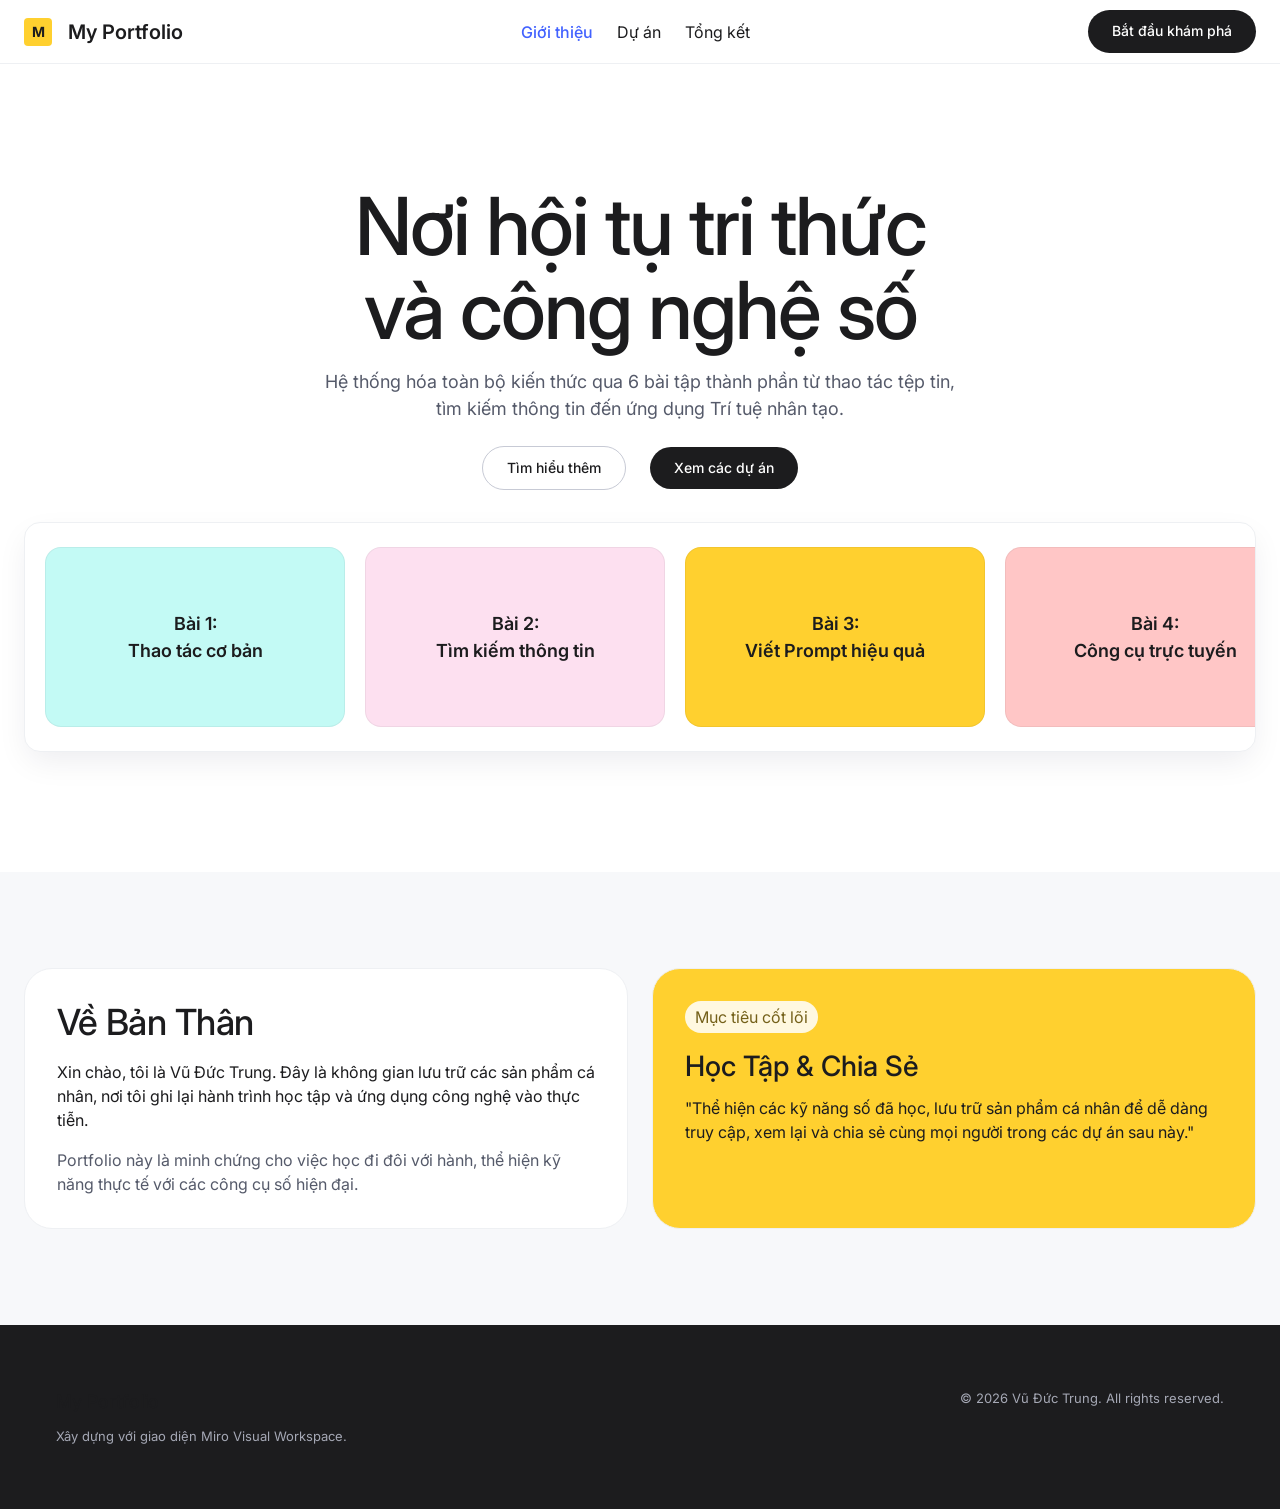
==== index.html @ fd620e88 "Update full website" ====
<!DOCTYPE html>
<html lang="vi">
<head>
    <meta charset="UTF-8">
    <meta name="viewport" content="width=device-width, initial-scale=1.0">
    <title>Digital Portfolio | Giới thiệu</title>
    <link rel="stylesheet" href="css/design-system.css">
    <link rel="stylesheet" href="css/style.css">
</head>
<body>
    <nav class="top-nav">
        <div class="container">
            <div class="nav-brand-container">
                <div class="nav-brand-icon">M</div>
                <div class="nav-brand">My Portfolio</div>
            </div>
            <div class="nav-links">
                <a href="index.html" class="active">Giới thiệu</a>
                <a href="projects.html">Dự án</a>
                <a href="summary.html">Tổng kết</a>
            </div>
            <div>
                <a href="projects.html" class="button-primary">Bắt đầu khám phá</a>
            </div>
        </div>
    </nav>

    <main>
        <!-- Hero Section -->
        <section class="hero-band">
            <div class="container">
                <h1 class="hero-display mb-md">Nơi hội tụ tri thức<br>và công nghệ số</h1>
                <p class="subtitle mb-xl">Hệ thống hóa toàn bộ kiến thức qua 6 bài tập thành phần từ thao tác tệp tin,<br>tìm kiếm thông tin đến ứng dụng Trí tuệ nhân tạo.</p>
                <div class="mb-xxl">
                    <a href="#about" class="button-secondary">Tìm hiểu thêm</a>
                    <span style="display:inline-block; width:16px;"></span>
                    <a href="projects.html" class="button-primary">Xem các dự án</a>
                </div>
                
                <a href="projects.html" class="mockup-link">
                    <div class="auto-slider-container">
                        <div class="auto-slider-track">
                            <!-- Bộ thẻ 1 -->
                            <div class="slide-item card-feature-teal">Bài 1:<br>Thao tác cơ bản</div>
                            <div class="slide-item card-feature-rose">Bài 2:<br>Tìm kiếm thông tin</div>
                            <div class="slide-item card-feature-yellow">Bài 3:<br>Viết Prompt hiệu quả</div>
                            <div class="slide-item card-feature-coral">Bài 4:<br>Công cụ trực tuyến</div>
                            <div class="slide-item card-feature-indigo">Bài 5:<br>AI sáng tạo</div>
                            <div class="slide-item card-feature-peach">Bài 6:<br>AI có trách nhiệm</div>
                            
                            <!-- Bộ thẻ 2 (Lặp lại để tạo hiệu ứng vô tận) -->
                            <div class="slide-item card-feature-teal">Bài 1:<br>Thao tác cơ bản</div>
                            <div class="slide-item card-feature-rose">Bài 2:<br>Tìm kiếm thông tin</div>
                            <div class="slide-item card-feature-yellow">Bài 3:<br>Viết Prompt hiệu quả</div>
                            <div class="slide-item card-feature-coral">Bài 4:<br>Công cụ trực tuyến</div>
                            <div class="slide-item card-feature-indigo">Bài 5:<br>AI sáng tạo</div>
                            <div class="slide-item card-feature-peach">Bài 6:<br>AI có trách nhiệm</div>
                        </div>
                    </div>
                </a>
            </div>
        </section>

        <!-- About Section -->
        <section id="about" class="section-lg" style="background-color: var(--color-surface);">
            <div class="container">
                <div class="grid-2">
                    <div class="card-feature">
                        <h2 class="heading-2 mb-md">Về Bản Thân</h2>
                        <p class="body-md mb-md">Xin chào, tôi là Vũ Đức Trung. Đây là không gian lưu trữ các sản phẩm cá nhân, nơi tôi ghi lại hành trình học tập và ứng dụng công nghệ vào thực tiễn.</p>
                        <p class="body-md text-slate">Portfolio này là minh chứng cho việc học đi đôi với hành, thể hiện kỹ năng thực tế với các công cụ số hiện đại.</p>
                    </div>
                    
                    <div class="card-feature card-feature-yellow">
                        <div class="badge-tag-yellow mb-md">Mục tiêu cốt lõi</div>
                        <h3 class="heading-3 mb-sm">Học Tập & Chia Sẻ</h3>
                        <p class="body-md">"Thể hiện các kỹ năng số đã học, lưu trữ sản phẩm cá nhân để dễ dàng truy cập, xem lại và chia sẻ cùng mọi người trong các dự án sau này."</p>
                    </div>
                </div>
            </div>
        </section>
    </main>

    <footer class="footer-region">
        <div class="container">
            <div class="grid-2">
                <div>
                    <h4 class="heading-5 mb-sm">My Portfolio</h4>
                    <p class="caption">Xây dựng với giao diện Miro Visual Workspace.</p>
                </div>
                <div style="text-align:right;">
                    <p class="caption">&copy; 2026 Vũ Đức Trung. All rights reserved.</p>
                </div>
            </div>
        </div>
    </footer>

    <script src="js/main.js"></script>
</body>
</html>
---- css/design-system.css ----
:root {
  /* Colors - Brand & Accent */
  --color-primary: #1c1c1e;
  --color-on-primary: #ffffff;
  --color-brand-yellow: #ffd02f;
  --color-brand-yellow-deep: #fcb900;
  --color-yellow-light: #fff4c4;
  --color-yellow-dark: #746019;
  --color-brand-blue: #4262ff;
  --color-blue-450: #5b76fe;
  --color-blue-pressed: #2a41b6;
  --color-brand-coral: #ff9999;
  --color-coral-light: #ffc6c6;
  --color-coral-dark: #600000;
  --color-brand-rose: #ffd8f4;
  --color-rose-light: #fde0f0;
  --color-brand-pink: #fde0f0;
  --color-brand-teal: #0fbcb0;
  --color-teal-light: #c3faf5;
  --color-moss-dark: #187574;
  --color-brand-orange-light: #ffe6cd;
  
  /* Colors - Semantic */
  --color-brand-red: #fbd4d4;
  --color-brand-red-dark: #e3c5c5;
  --color-success-accent: #00b473;

  /* Colors - Surface */
  --color-canvas: #ffffff;
  --color-surface: #f7f8fa;
  --color-surface-soft: #fafbfc;
  --color-surface-yellow: #fff8e0;
  --color-surface-pricing-featured: #f5f3ff;
  --color-hairline: #e0e2e8;
  --color-hairline-soft: #eef0f3;
  --color-hairline-strong: #c7cad5;
  
  /* Colors - Text */
  --color-ink-deep: #050038;
  --color-ink: #1c1c1e;
  --color-charcoal: #2c2c34;
  --color-slate: #555a6a;
  --color-steel: #6b6f7e;
  --color-stone: #8e91a0;
  --color-muted: #a5a8b5;
  --color-on-dark: #ffffff;
  --color-on-dark-muted: #a5a8b5;
  --color-footer-bg: #1c1c1e;

  /* Typography */
  /* Fallback for Roobert PRO */
  --font-family-display: 'Inter', -apple-system, BlinkMacSystemFont, 'Segoe UI', Roboto, Helvetica, Arial, sans-serif;
  --font-family-body: 'Inter', -apple-system, BlinkMacSystemFont, 'Segoe UI', Roboto, Helvetica, Arial, sans-serif;
  
  /* Rounded */
  --rounded-xs: 4px;
  --rounded-sm: 6px;
  --rounded-md: 8px;
  --rounded-lg: 12px;
  --rounded-xl: 16px;
  --rounded-xxl: 20px;
  --rounded-xxxl: 28px;
  --rounded-feature: 32px;
  --rounded-full: 9999px;

  /* Spacing */
  --space-xxs: 4px;
  --space-xs: 8px;
  --space-sm: 12px;
  --space-md: 16px;
  --space-lg: 20px;
  --space-xl: 24px;
  --space-xxl: 32px;
  --space-xxxl: 40px;
  --space-section-sm: 48px;
  --space-section: 64px;
  --space-section-lg: 96px;
  --space-hero: 120px;
}
---- css/style.css ----
@import url('https://fonts.googleapis.com/css2?family=Inter:wght@400;500;600&display=swap');

/* Reset */
* { margin: 0; padding: 0; box-sizing: border-box; }

body {
    background-color: var(--color-canvas);
    color: var(--color-ink);
    font-family: var(--font-family-body);
    -webkit-font-smoothing: antialiased;
    line-height: 1.5;
}

a { color: var(--color-brand-blue); text-decoration: none; transition: opacity 0.2s; }
a:hover { opacity: 0.8; }
ul { list-style: none; }

/* Typography */
.hero-display { font-family: var(--font-family-display); font-size: 80px; font-weight: 500; line-height: 1.05; letter-spacing: -2px; color: var(--color-ink); }
.display-lg { font-family: var(--font-family-display); font-size: 60px; font-weight: 500; line-height: 1.10; letter-spacing: -1.5px; color: var(--color-ink); }
.heading-1 { font-family: var(--font-family-display); font-size: 48px; font-weight: 500; line-height: 1.15; letter-spacing: -1px; color: var(--color-ink); }
.heading-2 { font-family: var(--font-family-display); font-size: 36px; font-weight: 500; line-height: 1.20; letter-spacing: -0.5px; color: var(--color-ink); }
.heading-3 { font-family: var(--font-family-display); font-size: 28px; font-weight: 500; line-height: 1.25; color: var(--color-ink); }
.heading-4 { font-family: var(--font-family-display); font-size: 22px; font-weight: 500; line-height: 1.30; color: var(--color-ink); }
.heading-5 { font-family: var(--font-family-display); font-size: 18px; font-weight: 500; line-height: 1.40; color: var(--color-ink); }
.subtitle { font-family: var(--font-family-display); font-size: 18px; font-weight: 400; line-height: 1.50; color: var(--color-slate); }
.body-md { font-size: 16px; font-weight: 400; line-height: 1.50; }
.body-md-medium { font-size: 16px; font-weight: 500; line-height: 1.50; }
.body-sm { font-size: 14px; font-weight: 400; line-height: 1.50; }
.body-sm-medium { font-size: 14px; font-weight: 500; line-height: 1.50; }
.caption { font-size: 13px; font-weight: 400; line-height: 1.40; color: var(--color-stone); }
.caption-bold { font-size: 13px; font-weight: 600; line-height: 1.40; }

/* Layout & Spacing */
.container { max-width: 1280px; margin: 0 auto; padding: 0 var(--space-xl); }
.section { padding: var(--space-section) 0; }
.section-lg { padding: var(--space-section-lg) 0; }
.hero-band { padding: var(--space-hero) 0; text-align: center; }

/* Utilities */
.text-center { text-align: center; }
.mb-xs { margin-bottom: var(--space-xs); }
.mb-sm { margin-bottom: var(--space-sm); }
.mb-md { margin-bottom: var(--space-md); }
.mb-lg { margin-bottom: var(--space-lg); }
.mb-xl { margin-bottom: var(--space-xl); }
.mb-xxl { margin-bottom: var(--space-xxl); }
.mt-xl { margin-top: var(--space-xl); }
.mt-xxl { margin-top: var(--space-xxl); }
.text-slate { color: var(--color-slate); }

/* Buttons */
.button-primary {
    display: inline-flex; align-items: center; justify-content: center;
    background-color: var(--color-primary);
    color: var(--color-on-primary) !important;
    font-size: 14px; font-weight: 500; line-height: 1.30;
    border-radius: var(--rounded-full);
    padding: 12px 24px;
    border: none; cursor: pointer; transition: background-color 0.2s;
}
.button-primary:active { background-color: var(--color-charcoal); }

.button-yellow {
    display: inline-flex; align-items: center; justify-content: center;
    background-color: var(--color-brand-yellow);
    color: var(--color-primary) !important;
    font-size: 14px; font-weight: 500; line-height: 1.30;
    border-radius: var(--rounded-full);
    padding: 12px 24px;
    border: none; cursor: pointer; transition: background-color 0.2s;
}
.button-yellow:active { background-color: var(--color-brand-yellow-deep); }

.button-secondary {
    display: inline-flex; align-items: center; justify-content: center;
    background-color: transparent;
    color: var(--color-ink) !important;
    font-size: 14px; font-weight: 500; line-height: 1.30;
    border-radius: var(--rounded-full);
    padding: 12px 24px;
    border: 1px solid var(--color-hairline-strong);
    cursor: pointer; transition: background-color 0.2s;
}
.button-secondary:hover { background-color: var(--color-surface); }

/* Top Navigation */
.top-nav {
    background-color: var(--color-canvas);
    height: 64px; display: flex; align-items: center;
    position: sticky; top: 0; z-index: 100;
    border-bottom: 1px solid var(--color-hairline-soft);
}
.top-nav .container { width: 100%; display: flex; justify-content: space-between; align-items: center; }
.nav-brand-container { display: flex; align-items: center; gap: var(--space-md); }
.nav-brand { font-weight: 600; font-size: 20px; color: var(--color-ink) !important; }
.nav-brand-icon {
    background-color: var(--color-brand-yellow);
    width: 28px; height: 28px;
    border-radius: 4px;
    display: flex; align-items: center; justify-content: center;
    font-weight: 700; color: var(--color-primary); font-size: 14px;
}
.nav-links { display: flex; gap: var(--space-xl); }
.nav-links a { color: var(--color-ink); font-size: 16px; font-weight: 400; }
.nav-links a.active { font-weight: 500; color: var(--color-brand-blue); }

/* Cards & Containers */
.card-base {
    background-color: var(--color-canvas);
    border-radius: var(--rounded-xl);
    padding: var(--space-xl);
    border: 1px solid var(--color-hairline-soft);
}

.card-feature {
    background-color: var(--color-canvas);
    border-radius: var(--rounded-xxxl);
    padding: var(--space-xxl);
    border: 1px solid var(--color-hairline-soft);
}

.card-feature-yellow { background-color: var(--color-brand-yellow); color: var(--color-primary); }
.card-feature-coral { background-color: var(--color-coral-light); color: var(--color-primary); }
.card-feature-teal { background-color: var(--color-teal-light); color: var(--color-primary); }
.card-feature-rose { background-color: var(--color-rose-light); color: var(--color-primary); }
.card-feature-indigo { background-color: var(--color-surface-pricing-featured); color: var(--color-primary); }
.card-feature-peach { background-color: var(--color-brand-orange-light); color: var(--color-primary); }

.card-feature-yellow .heading-3, .card-feature-coral .heading-3, 
.card-feature-teal .heading-3, .card-feature-rose .heading-3,
.card-feature-indigo .heading-3, .card-feature-peach .heading-3 {
    color: var(--color-primary);
}

.whiteboard-mockup {
    background-color: var(--color-canvas);
    border-radius: var(--rounded-xl);
    border: 1px solid var(--color-hairline-soft);
    box-shadow: rgba(5, 0, 56, 0.08) 0px 12px 32px -4px;
    overflow: hidden;
    margin-top: var(--space-xxl);
}
.mockup-inner { padding: var(--space-xxl); min-height: 300px; display: flex; align-items: center; justify-content: center; background-color: var(--color-surface); }

/* Badges */
.badge-tag-yellow { background-color: var(--color-surface-yellow); color: var(--color-yellow-dark); padding: 4px 10px; border-radius: var(--rounded-full); display: inline-block; }
.badge-tag-purple { background-color: var(--color-surface-pricing-featured); color: var(--color-brand-blue); padding: 4px 10px; border-radius: var(--rounded-full); display: inline-block; }
.badge-tag-coral { background-color: var(--color-coral-light); color: var(--color-coral-dark); padding: 4px 10px; border-radius: var(--rounded-full); display: inline-block; }

/* Grid */
.grid-2 { display: grid; grid-template-columns: 1fr 1fr; gap: var(--space-xl); }
.grid-3 { display: grid; grid-template-columns: repeat(3, 1fr); gap: var(--space-xl); }

/* Footer */
.footer-region {
    background-color: var(--color-footer-bg);
    color: var(--color-on-dark);
    padding: var(--space-section) var(--space-xxl);
}
.footer-region p { color: var(--color-on-dark-muted); }

/* Tables & Badges for Bai 2 */
.code-list { margin-left: var(--space-md); }
.code-list li { margin-bottom: var(--space-xs); font-family: monospace; }
.code-list code {
    background-color: var(--color-surface);
    color: var(--color-brand-blue);
    padding: 2px 6px;
    border-radius: var(--rounded-xs);
    font-size: 14px;
}

.table-responsive { overflow-x: auto; margin: var(--space-xl) 0; border-radius: var(--rounded-md); border: 1px solid var(--color-hairline-strong); }
.comparison-table { width: 100%; border-collapse: collapse; background-color: var(--color-canvas); font-size: 14px; }
.comparison-table th, .comparison-table td { border-bottom: 1px solid var(--color-hairline-soft); padding: var(--space-md) var(--space-lg); text-align: left; }
.comparison-table th { background-color: var(--color-surface); color: var(--color-charcoal); font-weight: 500; }
.comparison-table tr:last-child td { border-bottom: none; }
.comparison-table tr:hover { background-color: var(--color-surface-soft); }

.badge-success { background-color: var(--color-success-accent); color: var(--color-on-primary); padding: 4px 10px; border-radius: var(--rounded-full); font-size: 12px; font-weight: 600; display: inline-block; }
.badge-med { background-color: var(--color-brand-yellow); color: var(--color-primary); padding: 4px 10px; border-radius: var(--rounded-full); font-size: 12px; font-weight: 600; display: inline-block; }

/* Bai 3 Styles */
.prompt-comparison { display: flex; gap: var(--space-xl); margin-top: var(--space-lg); }
.prompt-column { flex: 1; display: flex; flex-direction: column; }
.prompt-box { background-color: var(--color-surface); padding: var(--space-lg); border-radius: var(--rounded-md); border: 1px solid var(--color-hairline-strong); margin-bottom: var(--space-md); font-size: 15px; }
.output-box { background-color: var(--color-canvas); padding: var(--space-lg); border-radius: var(--rounded-md); border: 1px solid var(--color-hairline-soft); box-shadow: rgba(5, 0, 56, 0.04) 0px 4px 12px 0px; font-size: 15px; flex: 1; }

.rules-grid { display: grid; grid-template-columns: repeat(5, 1fr); gap: var(--space-md); margin-top: var(--space-lg); }
.rule-card { background-color: var(--color-canvas); border: 1px solid var(--color-hairline-soft); border-radius: var(--rounded-xl); padding: var(--space-lg); text-align: center; transition: all 0.2s ease; }
.rule-card:hover { border-color: var(--color-brand-blue); box-shadow: rgba(5, 0, 56, 0.08) 0px 12px 32px -4px; transform: translateY(-4px); }
.rule-icon { font-size: 32px; margin-bottom: var(--space-sm); }
.rule-card h4 { color: var(--color-brand-blue); font-size: 16px; font-weight: 600; margin-bottom: var(--space-xs); }
.rule-card p { font-size: 13px; color: var(--color-slate); line-height: 1.4; }

/* Bai 4 Styles */
.tools-grid { display: grid; grid-template-columns: repeat(2, 1fr); gap: var(--space-lg); margin-top: var(--space-md); margin-bottom: var(--space-xxl); }
.tool-card { background-color: var(--color-canvas); border: 1px solid var(--color-hairline-soft); border-radius: var(--rounded-xl); overflow: hidden; transition: transform 0.2s ease; box-shadow: rgba(5, 0, 56, 0.04) 0px 4px 12px 0px; }
.tool-card:hover { transform: translateY(-4px); }
.tool-header { padding: var(--space-md) var(--space-lg); color: var(--color-on-primary); font-weight: 600; font-size: 16px; }
.tool-card.trello .tool-header { background-color: #0079bf; }
.tool-card.drive .tool-header { background-color: #1aa260; }
.tool-card.docs .tool-header { background-color: #4285f4; }
.tool-card.chat .tool-header { background-color: #8e44ad; }
.tool-card ul { padding: var(--space-lg) var(--space-lg) var(--space-lg) var(--space-xxl); font-size: 14px; color: var(--color-ink); }
.tool-card li { margin-bottom: var(--space-xs); line-height: 1.5; }
.tool-card code { background-color: var(--color-surface); color: var(--color-brand-blue); padding: 2px 6px; border-radius: var(--rounded-xs); }

.problem-solving { display: flex; flex-direction: column; gap: var(--space-sm); margin: var(--space-lg) 0; }
.solve-box { background-color: var(--color-surface-yellow); border-left: 4px solid var(--color-brand-yellow-deep); padding: var(--space-md) var(--space-lg); border-radius: var(--rounded-md); font-size: 15px; line-height: 1.5; color: var(--color-ink); }
.solve-box strong { color: var(--color-charcoal); }
.solution { display: block; margin-top: var(--space-xs); color: var(--color-success-accent); font-weight: 500; }
.solution strong { color: var(--color-success-accent); }

/* Bai 5 Styles */
.ethics-box { background-color: var(--color-surface-pricing-featured); border-left: 4px solid var(--color-brand-blue); padding: var(--space-md) var(--space-lg); border-radius: var(--rounded-md); margin: var(--space-lg) 0; }
.ethics-list { padding: 0; margin-top: var(--space-sm); }
.ethics-list li { background-color: var(--color-canvas); margin-bottom: var(--space-xs); padding: var(--space-md); border-radius: var(--rounded-md); box-shadow: rgba(5, 0, 56, 0.04) 0px 2px 8px 0px; font-size: 14px; }

.blog-mockup { border: 1px solid var(--color-hairline-strong); border-radius: var(--rounded-xl); overflow: hidden; margin: var(--space-xl) 0; background-color: var(--color-canvas); box-shadow: rgba(5, 0, 56, 0.08) 0px 12px 32px -4px; text-align: left; }
.blog-cover-simulated { height: 240px; background: linear-gradient(135deg, #050038, #1c1c1e, #4262ff); position: relative; display: flex; align-items: center; justify-content: center; overflow: hidden; }
.blog-cover-simulated::before { content: ""; position: absolute; top: 0; left: 0; right: 0; bottom: 0; background-image: linear-gradient(rgba(0, 255, 255, 0.1) 1px, transparent 1px), linear-gradient(90deg, rgba(0, 255, 255, 0.1) 1px, transparent 1px); background-size: 20px 20px; }
.cyberpunk-text { color: #0ff; font-family: 'Courier New', Courier, monospace; font-size: 24px; font-weight: bold; letter-spacing: 5px; text-shadow: 0 0 10px #0ff, 0 0 20px #0ff; z-index: 1; text-align: center; }

.blog-content-simulated { padding: var(--space-xxl); }
.blog-tags span { display: inline-block; background-color: var(--color-surface); color: var(--color-brand-blue); padding: 4px 12px; border-radius: var(--rounded-full); font-size: 13px; font-weight: 600; margin-right: var(--space-xs); border: 1px solid var(--color-hairline-soft); }
.blog-title { margin: var(--space-md) 0 var(--space-xs) 0; font-size: 24px; color: var(--color-ink); font-weight: 600; line-height: 1.3; }
.blog-meta { font-size: 13px; color: var(--color-slate); margin-bottom: var(--space-lg); }
.blog-disclaimer { background-color: var(--color-surface-yellow); color: var(--color-yellow-dark); padding: var(--space-md); border-radius: var(--rounded-md); font-size: 14px; margin-bottom: var(--space-lg); border: 1px solid var(--color-brand-yellow); }
.blog-excerpt { color: var(--color-charcoal); line-height: 1.6; font-size: 15px; margin-bottom: var(--space-md); }
.btn-read-more { display: inline-block; color: var(--color-brand-blue); font-weight: 600; cursor: pointer; transition: opacity 0.2s; }
.btn-read-more:hover { opacity: 0.8; text-decoration: underline; }

/* Bai 6 Styles (CSS Infographic) */
.css-infographic { background: linear-gradient(145deg, #1c1c1e 0%, #2c2c34 100%); border-radius: var(--rounded-xl); padding: var(--space-xxl); color: var(--color-on-dark); margin: var(--space-xxl) 0; box-shadow: rgba(5, 0, 56, 0.15) 0px 12px 32px -4px; }
.info-header { text-align: center; margin-bottom: var(--space-xxl); border-bottom: 1px dashed rgba(255,255,255,0.2); padding-bottom: var(--space-xl); }
.info-header h3 { color: var(--color-brand-yellow); font-size: 28px; margin: 0 0 var(--space-xs) 0; text-transform: uppercase; letter-spacing: 2px; }
.info-header p { margin: 0; font-size: 16px; font-weight: 400; letter-spacing: 1px; color: var(--color-on-dark-muted); }
.info-grid { display: grid; grid-template-columns: repeat(auto-fit, minmax(280px, 1fr)); gap: var(--space-xl); }
.info-card { background: rgba(255, 255, 255, 0.05); backdrop-filter: blur(8px); border: 1px solid rgba(255, 255, 255, 0.1); border-radius: var(--rounded-lg); padding: var(--space-lg) var(--space-lg) var(--space-lg) 70px; position: relative; transition: transform 0.3s, background 0.3s; }
.info-card:hover { transform: translateY(-5px); background: rgba(255, 255, 255, 0.1); }
.info-num { position: absolute; top: -10px; left: 10px; font-size: 60px; font-weight: 900; color: rgba(255, 255, 255, 0.05); font-family: var(--font-family-display); z-index: 0; line-height: 1; }
.info-icon { font-size: 28px; position: absolute; top: 25px; left: 20px; z-index: 1; }
.info-card h4 { margin: 0 0 var(--space-xs) 0; font-size: 16px; color: var(--color-on-dark); z-index: 1; position: relative; }
.info-card p { margin: 0; font-size: 14px; line-height: 1.5; color: var(--color-on-dark-muted); z-index: 1; position: relative; }

/* Infinite Auto Slider */
.mockup-link { display: block; text-decoration: none; outline: none; margin-top: var(--space-xxl); }
.auto-slider-container { margin-top: 0; padding: var(--space-xl) 0; overflow: hidden; position: relative; cursor: pointer; transition: transform 0.4s ease, box-shadow 0.4s ease; box-shadow: rgba(5, 0, 56, 0.08) 0px 12px 32px -4px; background-color: var(--color-canvas); border-radius: var(--rounded-xl); border: 1px solid var(--color-hairline-soft); }
.mockup-link:hover .auto-slider-container { transform: translateY(-12px); box-shadow: rgba(5, 0, 56, 0.2) 0px 30px 60px -12px; border-color: var(--color-brand-blue); }
.auto-slider-track { display: flex; gap: var(--space-lg); width: max-content; animation: infinite-slide 30s linear infinite; padding: 0 var(--space-lg); }
.auto-slider-container:hover .auto-slider-track { animation-play-state: paused; }
.slide-item { width: 300px; height: 180px; border-radius: var(--rounded-xl); display: flex; align-items: center; justify-content: center; font-size: 18px; font-weight: 600; padding: var(--space-lg); text-align: center; border: 1px solid rgba(0,0,0,0.05); }

@keyframes infinite-slide {
    0% { transform: translateX(0); }
    100% { transform: translateX(calc(-50% - (var(--space-lg) / 2))); }
}

/* Responsive */
@media (max-width: 1024px) {
    .grid-3 { grid-template-columns: 1fr 1fr; }
    .hero-display { font-size: 60px; }
    .rules-grid { grid-template-columns: repeat(3, 1fr); }
}
@media (max-width: 768px) {
    .grid-2, .grid-3 { grid-template-columns: 1fr; }
    .hero-display { font-size: 48px; }
    .nav-links { display: none; }
    .prompt-comparison { flex-direction: column; gap: var(--space-lg); }
    .rules-grid { grid-template-columns: repeat(2, 1fr); }
}
@media (max-width: 480px) {
    .rules-grid { grid-template-columns: 1fr; }
}
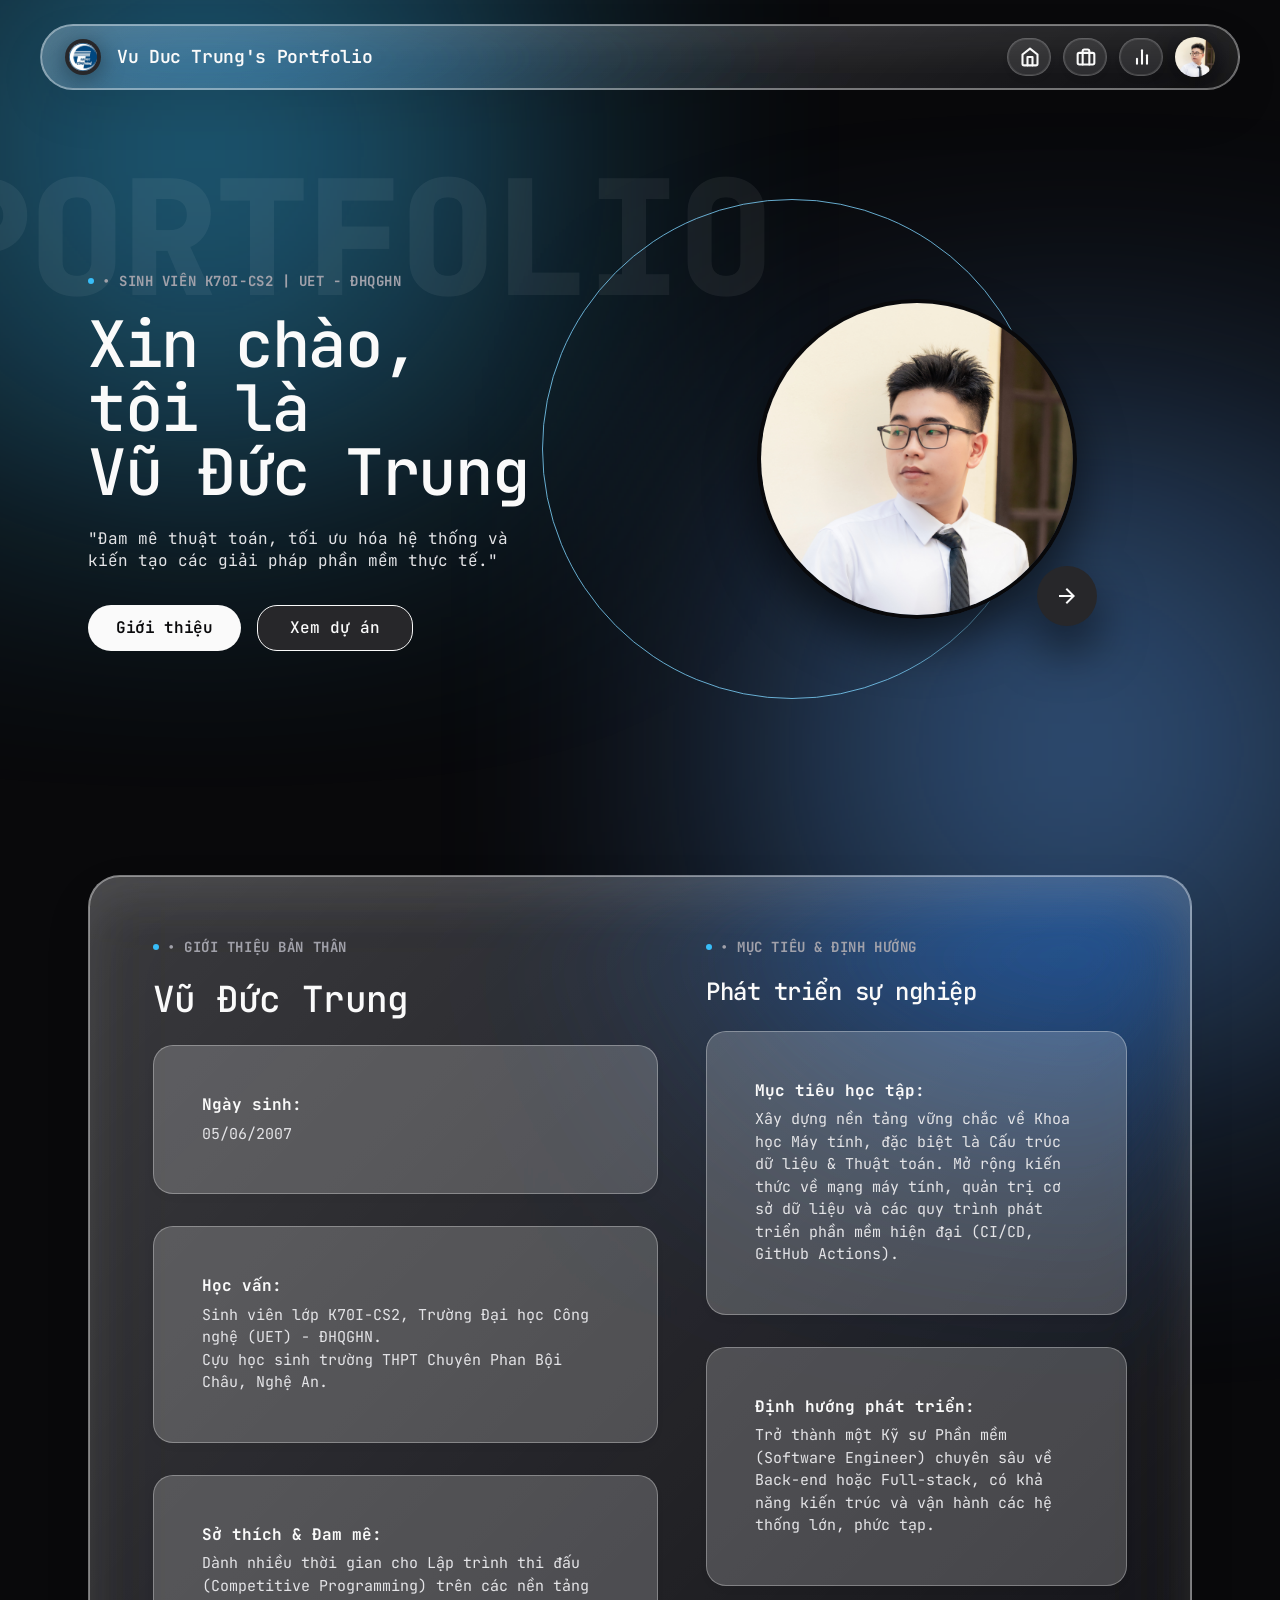
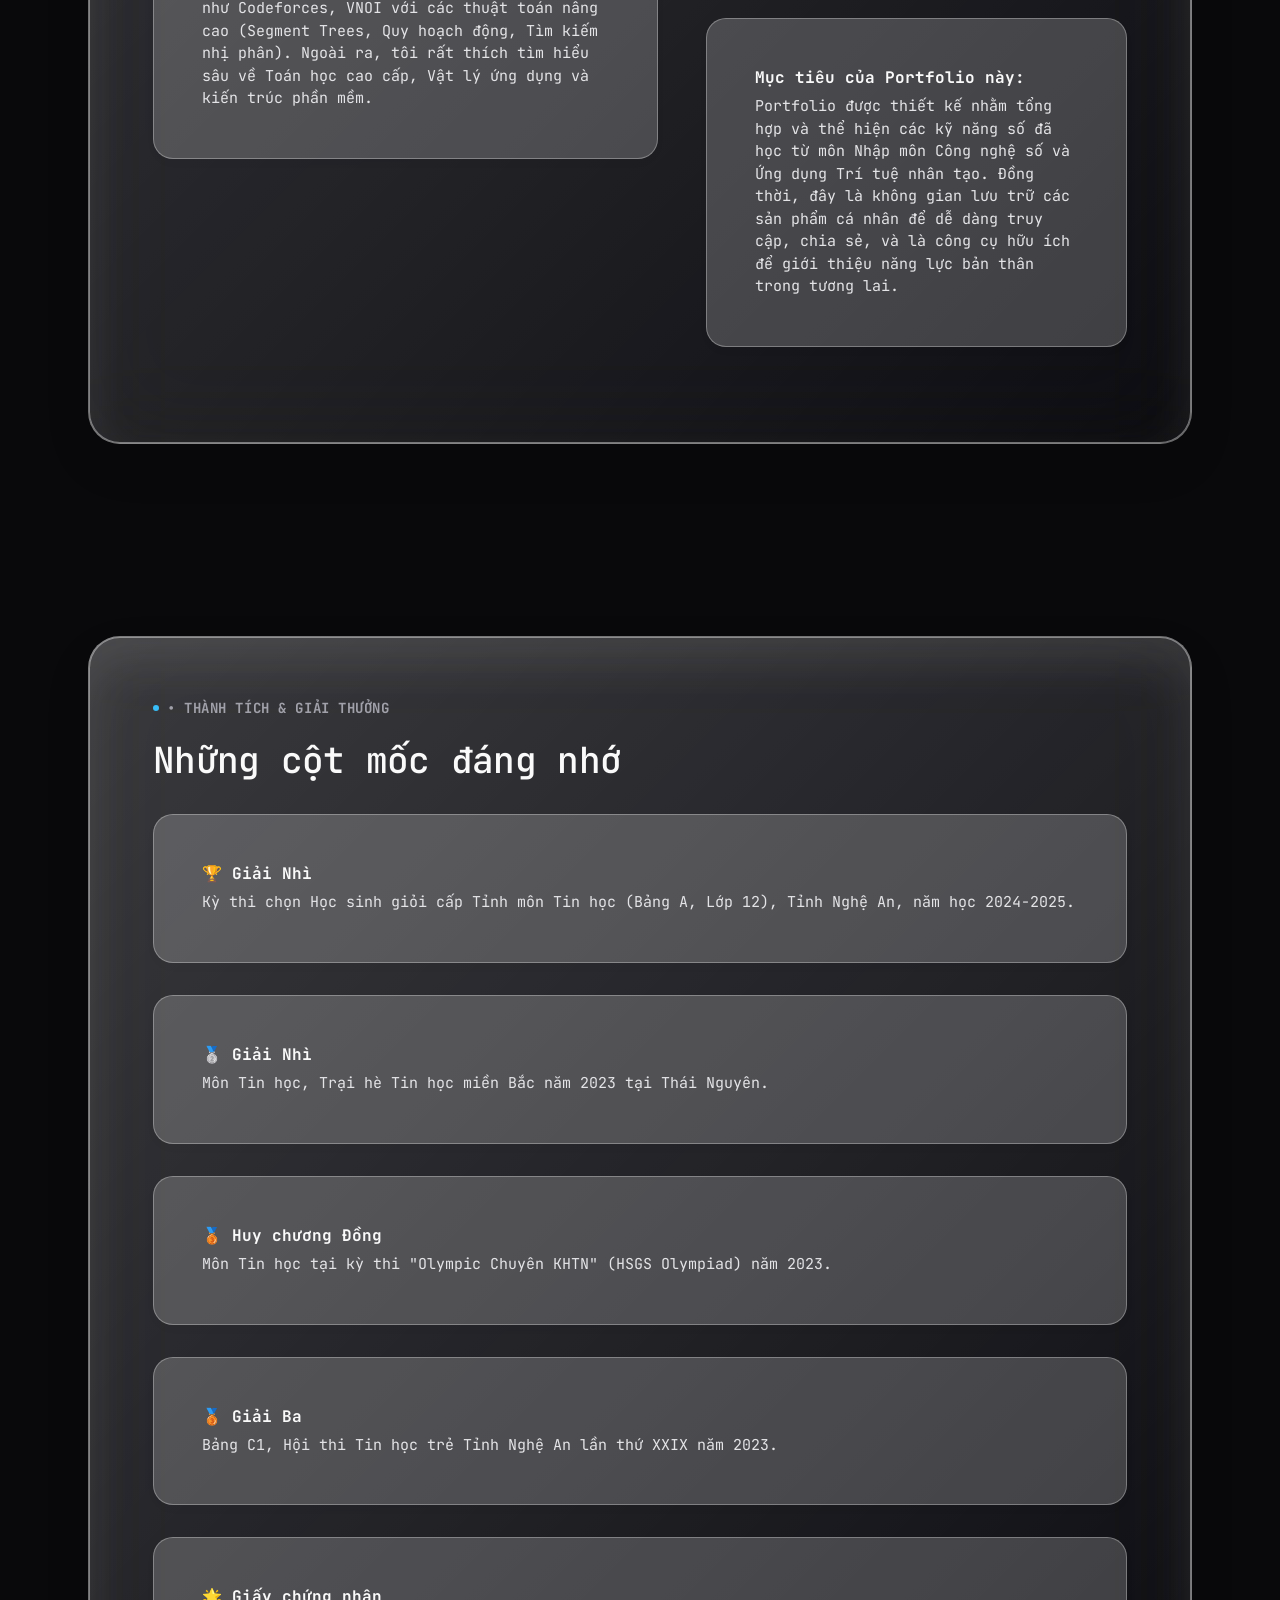
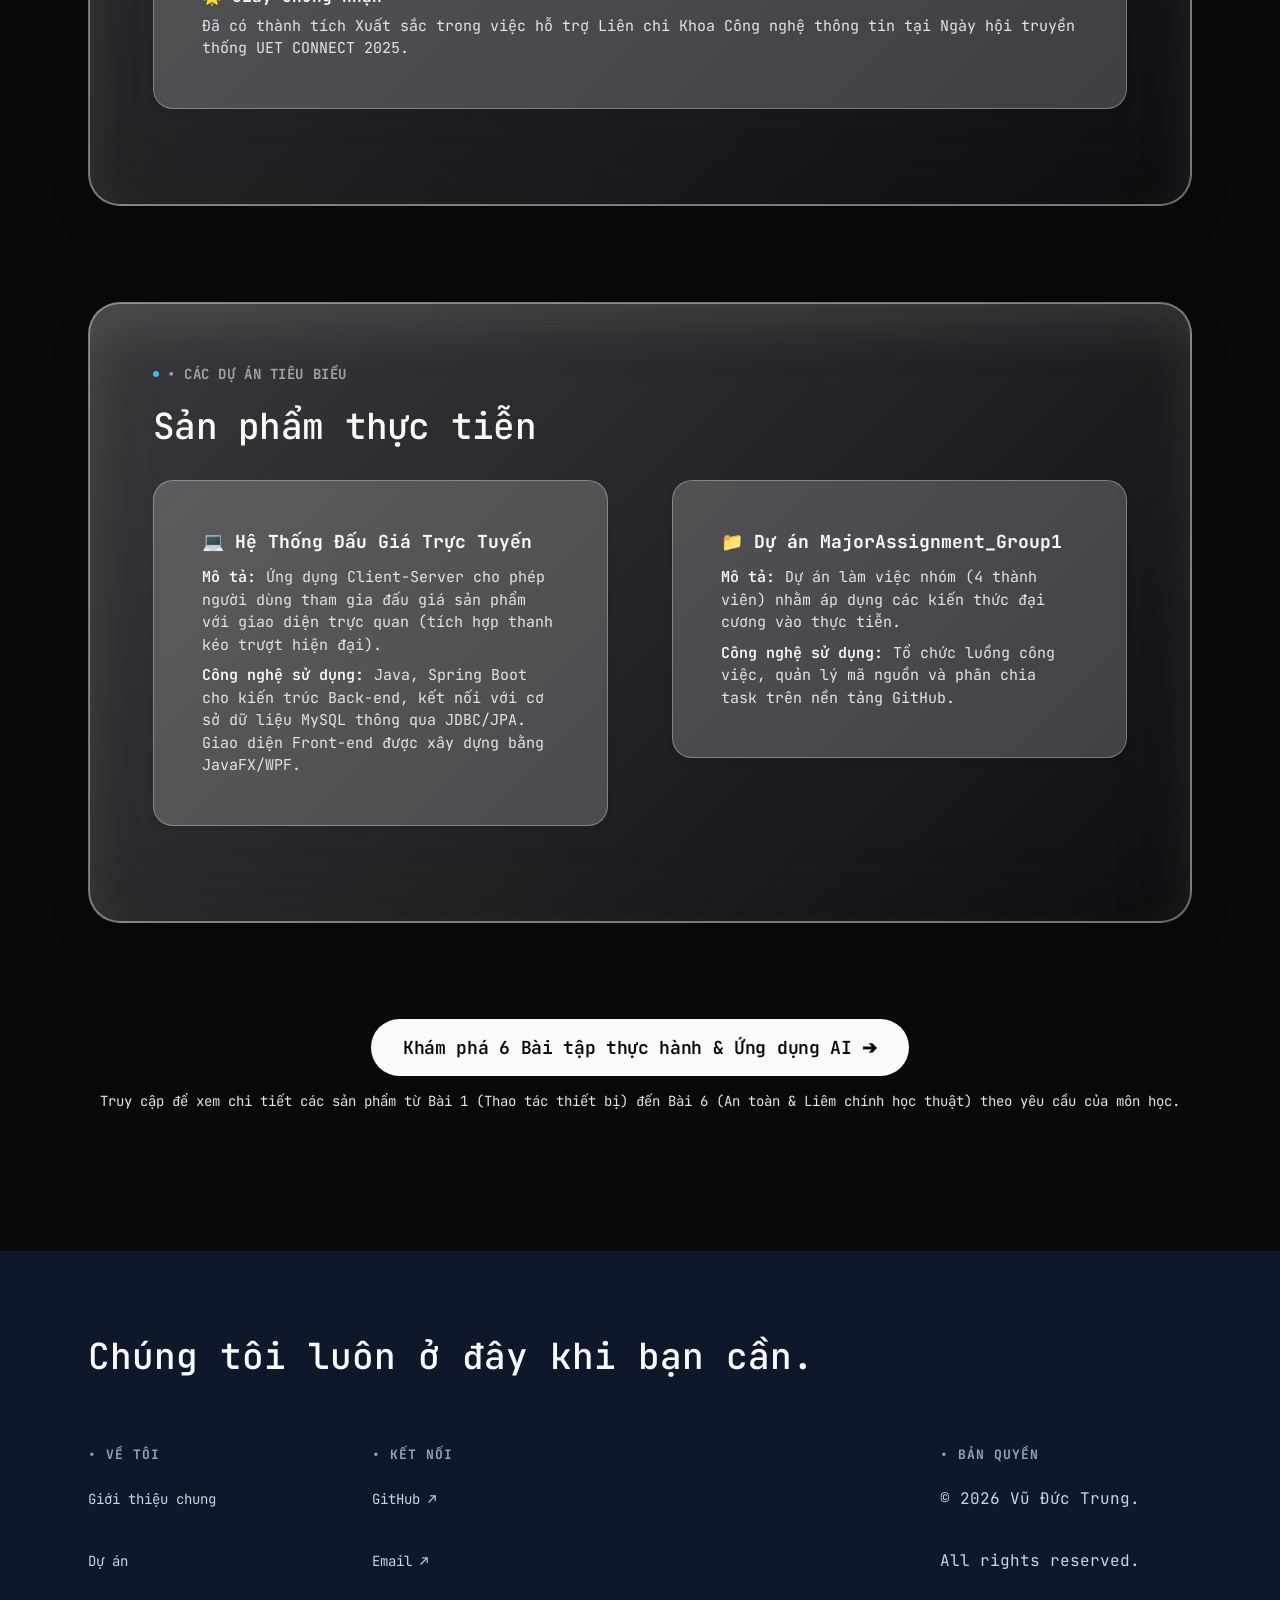
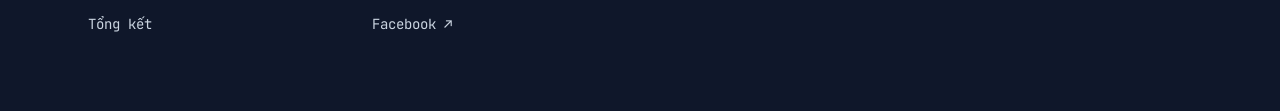
==== commit de669b43: "Reupdate web v2" ====
--- a/index.html
+++ b/index.html
@@ -3,93 +3,212 @@
 <head>
     <meta charset="UTF-8">
     <meta name="viewport" content="width=device-width, initial-scale=1.0">
-    <title>Digital Portfolio | Giới thiệu</title>
+    <title>Vu Duc Trung | Mastercard Design System</title>
     <link rel="stylesheet" href="css/design-system.css">
     <link rel="stylesheet" href="css/style.css">
 </head>
 <body>
-    <nav class="top-nav">
-        <div class="container">
-            <div class="nav-brand-container">
-                <div class="nav-brand-icon">M</div>
-                <div class="nav-brand">My Portfolio</div>
-            </div>
-            <div class="nav-links">
-                <a href="index.html" class="active">Giới thiệu</a>
-                <a href="projects.html">Dự án</a>
-                <a href="summary.html">Tổng kết</a>
-            </div>
-            <div>
-                <a href="projects.html" class="button-primary">Bắt đầu khám phá</a>
-            </div>
+    <!-- Floating Navigation Pill -->
+        <nav class="floating-nav">
+        <div class="nav-brand">
+            <img src="assets/images/school-logo.png" alt="Logo Trường" class="school-logo">
+            <span>Vu Duc Trung's Portfolio</span>
+        </div>
+        <div class="nav-links">
+            <a href="index.html" class="glass-nav-item">
+                <span class="icon">
+                    <svg width="20" height="20" viewBox="0 0 24 24" fill="none" stroke="currentColor" stroke-width="2.5" stroke-linecap="round" stroke-linejoin="round"><path d="m3 9 9-7 9 7v11a2 2 0 0 1-2 2H5a2 2 0 0 1-2-2z"></path><polyline points="9 22 9 12 15 12 15 22"></polyline></svg>
+                </span>
+                <span class="text">Giới thiệu</span>
+            </a>
+            <a href="projects.html" class="glass-nav-item">
+                <span class="icon">
+                    <svg width="20" height="20" viewBox="0 0 24 24" fill="none" stroke="currentColor" stroke-width="2.5" stroke-linecap="round" stroke-linejoin="round"><rect width="20" height="14" x="2" y="7" rx="2" ry="2"></rect><path d="M16 21V5a2 2 0 0 0-2-2h-4a2 2 0 0 0-2 2v16"></path></svg>
+                </span>
+                <span class="text">Dự án</span>
+            </a>
+            <a href="summary.html" class="glass-nav-item">
+                <span class="icon">
+                    <svg width="20" height="20" viewBox="0 0 24 24" fill="none" stroke="currentColor" stroke-width="2.5" stroke-linecap="round" stroke-linejoin="round"><line x1="18" x2="18" y1="20" y2="10"></line><line x1="12" x2="12" y1="20" y2="4"></line><line x1="6" x2="6" y1="20" y2="14"></line></svg>
+                </span>
+                <span class="text">Tổng kết</span>
+            </a>
+            <img src="assets/images/avatar.png" alt="Profile Icon" class="nav-profile-icon">
         </div>
     </nav>
 
-    <main>
-        <!-- Hero Section -->
-        <section class="hero-band">
-            <div class="container">
-                <h1 class="hero-display mb-md">Nơi hội tụ tri thức<br>và công nghệ số</h1>
-                <p class="subtitle mb-xl">Hệ thống hóa toàn bộ kiến thức qua 6 bài tập thành phần từ thao tác tệp tin,<br>tìm kiếm thông tin đến ứng dụng Trí tuệ nhân tạo.</p>
-                <div class="mb-xxl">
-                    <a href="#about" class="button-secondary">Tìm hiểu thêm</a>
-                    <span style="display:inline-block; width:16px;"></span>
-                    <a href="projects.html" class="button-primary">Xem các dự án</a>
+    <!-- Hero Section -->
+    <section class="section-large" style="margin-top: 80px; overflow: hidden;">
+        <div class="ghost-watermark">PORTFOLIO</div>
+        <div class="container">
+            <div class="grid-2-asym-rev">
+                <div>
+                    <div class="eyebrow">• SINH VIÊN K70I-CS2 | UET - ĐHQGHN</div>
+                    <h1 class="h1-hero" style="margin-bottom: 24px;">Xin chào, tôi là<br>Vũ Đức Trung</h1>
+                    <p style="font-size: 16px; margin-bottom: 32px; color: var(--color-charcoal); max-width: 450px;">
+                        "Đam mê thuật toán, tối ưu hóa hệ thống và kiến tạo các giải pháp phần mềm thực tế."
+                    </p>
+                    <div style="display: flex; gap: 16px;">
+                        <a href="#about" class="mc-pill-ink">Giới thiệu</a>
+                        <a href="projects.html" class="mc-pill-outline">Xem dự án</a>
+                    </div>
                 </div>
                 
-                <a href="projects.html" class="mockup-link">
-                    <div class="auto-slider-container">
-                        <div class="auto-slider-track">
-                            <!-- Bộ thẻ 1 -->
-                            <div class="slide-item card-feature-teal">Bài 1:<br>Thao tác cơ bản</div>
-                            <div class="slide-item card-feature-rose">Bài 2:<br>Tìm kiếm thông tin</div>
-                            <div class="slide-item card-feature-yellow">Bài 3:<br>Viết Prompt hiệu quả</div>
-                            <div class="slide-item card-feature-coral">Bài 4:<br>Công cụ trực tuyến</div>
-                            <div class="slide-item card-feature-indigo">Bài 5:<br>AI sáng tạo</div>
-                            <div class="slide-item card-feature-peach">Bài 6:<br>AI có trách nhiệm</div>
-                            
-                            <!-- Bộ thẻ 2 (Lặp lại để tạo hiệu ứng vô tận) -->
-                            <div class="slide-item card-feature-teal">Bài 1:<br>Thao tác cơ bản</div>
-                            <div class="slide-item card-feature-rose">Bài 2:<br>Tìm kiếm thông tin</div>
-                            <div class="slide-item card-feature-yellow">Bài 3:<br>Viết Prompt hiệu quả</div>
-                            <div class="slide-item card-feature-coral">Bài 4:<br>Công cụ trực tuyến</div>
-                            <div class="slide-item card-feature-indigo">Bài 5:<br>AI sáng tạo</div>
-                            <div class="slide-item card-feature-peach">Bài 6:<br>AI có trách nhiệm</div>
-                        </div>
-                    </div>
-                </a>
-            </div>
-        </section>
-
-        <!-- About Section -->
-        <section id="about" class="section-lg" style="background-color: var(--color-surface);">
-            <div class="container">
+                <div style="text-align: center; position: relative; display: flex; justify-content: center; align-items: center;">
+                    <div class="orbital-line orbit-1"></div>
+                    <div class="portrait-container">
+                        <img src="assets/images/avatar.png" alt="Vũ Đức Trung" class="circular-portrait">
+                        <div class="satellite-cta">
+                            <svg viewBox="0 0 24 24"><path d="M12 4l-1.41 1.41L16.17 11H4v2h12.17l-5.58 5.59L12 20l8-8z"/></svg>
+                        </div>
+                    </div>
+                </div>
+            </div>
+        </div>
+    </section>
+
+    <!-- About & Goals Section -->
+    <section id="about" class="section">
+        <div class="container">
+            <div class="mc-card">
+                <div class="grid-2-asym" style="align-items: start; gap: 48px;">
+                    <!-- Khu vực 1: Giới thiệu bản thân -->
+                    <div>
+                        <div class="eyebrow">• GIỚI THIỆU BẢN THÂN</div>
+                        <h2 class="h2-section" style="margin-bottom: 24px;">Vũ Đức Trung</h2>
+                        
+                        <div class="mc-hover-block">
+                            <strong>Ngày sinh:</strong>
+                            <span>05/06/2007</span>
+                        </div>
+                        <div class="mc-hover-block">
+                            <strong>Học vấn:</strong>
+                            <span>Sinh viên lớp K70I-CS2, Trường Đại học Công nghệ (UET) - ĐHQGHN.<br>Cựu học sinh trường THPT Chuyên Phan Bội Châu, Nghệ An.</span>
+                        </div>
+                        <div class="mc-hover-block">
+                            <strong>Sở thích & Đam mê:</strong>
+                            <span>Dành nhiều thời gian cho Lập trình thi đấu (Competitive Programming) trên các nền tảng như Codeforces, VNOI với các thuật toán nâng cao (Segment Trees, Quy hoạch động, Tìm kiếm nhị phân). Ngoài ra, tôi rất thích tìm hiểu sâu về Toán học cao cấp, Vật lý ứng dụng và kiến trúc phần mềm.</span>
+                        </div>
+                    </div>
+
+                    <!-- Khu vực 2: Mục tiêu & Định hướng -->
+                    <div>
+                        <div class="eyebrow">• MỤC TIÊU & ĐỊNH HƯỚNG</div>
+                        <h3 class="h3-card" style="margin-bottom: 24px;">Phát triển sự nghiệp</h3>
+                        
+                        <div class="mc-hover-block">
+                            <strong>Mục tiêu học tập:</strong>
+                            <span>Xây dựng nền tảng vững chắc về Khoa học Máy tính, đặc biệt là Cấu trúc dữ liệu & Thuật toán. Mở rộng kiến thức về mạng máy tính, quản trị cơ sở dữ liệu và các quy trình phát triển phần mềm hiện đại (CI/CD, GitHub Actions).</span>
+                        </div>
+                        <div class="mc-hover-block">
+                            <strong>Định hướng phát triển:</strong>
+                            <span>Trở thành một Kỹ sư Phần mềm (Software Engineer) chuyên sâu về Back-end hoặc Full-stack, có khả năng kiến trúc và vận hành các hệ thống lớn, phức tạp.</span>
+                        </div>
+                        <div class="mc-hover-block">
+                            <strong>Mục tiêu của Portfolio này:</strong>
+                            <span>Portfolio được thiết kế nhằm tổng hợp và thể hiện các kỹ năng số đã học từ môn Nhập môn Công nghệ số và Ứng dụng Trí tuệ nhân tạo. Đồng thời, đây là không gian lưu trữ các sản phẩm cá nhân để dễ dàng truy cập, chia sẻ, và là công cụ hữu ích để giới thiệu năng lực bản thân trong tương lai.</span>
+                        </div>
+                    </div>
+                </div>
+            </div>
+        </div>
+    </section>
+
+    <!-- Achievements Section -->
+    <section class="section">
+        <div class="container">
+            <div class="mc-card">
+                <div class="eyebrow">• THÀNH TÍCH & GIẢI THƯỞNG</div>
+                <h2 class="h2-section" style="margin-bottom: 32px;">Những cột mốc đáng nhớ</h2>
+                
+                <div class="mc-hover-block">
+                    <strong>🏆 Giải Nhì</strong>
+                    <span>Kỳ thi chọn Học sinh giỏi cấp Tỉnh môn Tin học (Bảng A, Lớp 12), Tỉnh Nghệ An, năm học 2024-2025.</span>
+                </div>
+                <div class="mc-hover-block">
+                    <strong>🥈 Giải Nhì</strong>
+                    <span>Môn Tin học, Trại hè Tin học miền Bắc năm 2023 tại Thái Nguyên.</span>
+                </div>
+                <div class="mc-hover-block">
+                    <strong>🥉 Huy chương Đồng</strong>
+                    <span>Môn Tin học tại kỳ thi "Olympic Chuyên KHTN" (HSGS Olympiad) năm 2023.</span>
+                </div>
+                <div class="mc-hover-block">
+                    <strong>🥉 Giải Ba</strong>
+                    <span>Bảng C1, Hội thi Tin học trẻ Tỉnh Nghệ An lần thứ XXIX năm 2023.</span>
+                </div>
+                <div class="mc-hover-block">
+                    <strong>🌟 Giấy chứng nhận</strong>
+                    <span>Đã có thành tích Xuất sắc trong việc hỗ trợ Liên chi Khoa Công nghệ thông tin tại Ngày hội truyền thống UET CONNECT 2025.</span>
+                </div>
+            </div>
+        </div>
+    </section>
+
+    <!-- Projects Section -->
+    <section class="section" style="padding-top: 0;">
+        <div class="container">
+            <div class="mc-card">
+                <div class="eyebrow">• CÁC DỰ ÁN TIÊU BIỂU</div>
+                <h2 class="h2-section" style="margin-bottom: 32px;">Sản phẩm thực tiễn</h2>
                 <div class="grid-2">
-                    <div class="card-feature">
-                        <h2 class="heading-2 mb-md">Về Bản Thân</h2>
-                        <p class="body-md mb-md">Xin chào, tôi là Vũ Đức Trung. Đây là không gian lưu trữ các sản phẩm cá nhân, nơi tôi ghi lại hành trình học tập và ứng dụng công nghệ vào thực tiễn.</p>
-                        <p class="body-md text-slate">Portfolio này là minh chứng cho việc học đi đôi với hành, thể hiện kỹ năng thực tế với các công cụ số hiện đại.</p>
-                    </div>
-                    
-                    <div class="card-feature card-feature-yellow">
-                        <div class="badge-tag-yellow mb-md">Mục tiêu cốt lõi</div>
-                        <h3 class="heading-3 mb-sm">Học Tập & Chia Sẻ</h3>
-                        <p class="body-md">"Thể hiện các kỹ năng số đã học, lưu trữ sản phẩm cá nhân để dễ dàng truy cập, xem lại và chia sẻ cùng mọi người trong các dự án sau này."</p>
-                    </div>
-                </div>
-            </div>
-        </section>
-    </main>
-
-    <footer class="footer-region">
-        <div class="container">
-            <div class="grid-2">
-                <div>
-                    <h4 class="heading-5 mb-sm">My Portfolio</h4>
-                    <p class="caption">Xây dựng với giao diện Miro Visual Workspace.</p>
-                </div>
-                <div style="text-align:right;">
-                    <p class="caption">&copy; 2026 Vũ Đức Trung. All rights reserved.</p>
+                    <div class="mc-hover-block">
+                        <strong style="font-size: 18px; color: var(--color-ink-black);">💻 Hệ Thống Đấu Giá Trực Tuyến</strong>
+                        <div style="margin-top: 12px;">
+                            <p style="margin-bottom: 8px;"><span style="color: var(--color-ink-black); font-weight: 600;">Mô tả:</span> <span style="color: var(--color-charcoal);">Ứng dụng Client-Server cho phép người dùng tham gia đấu giá sản phẩm với giao diện trực quan (tích hợp thanh kéo trượt hiện đại).</span></p>
+                            <p><span style="color: var(--color-ink-black); font-weight: 600;">Công nghệ sử dụng:</span> <span style="color: var(--color-charcoal);">Java, Spring Boot cho kiến trúc Back-end, kết nối với cơ sở dữ liệu MySQL thông qua JDBC/JPA. Giao diện Front-end được xây dựng bằng JavaFX/WPF.</span></p>
+                        </div>
+                    </div>
+                    <div class="mc-hover-block">
+                        <strong style="font-size: 18px; color: var(--color-ink-black);">📁 Dự án MajorAssignment_Group1</strong>
+                        <div style="margin-top: 12px;">
+                            <p style="margin-bottom: 8px;"><span style="color: var(--color-ink-black); font-weight: 600;">Mô tả:</span> <span style="color: var(--color-charcoal);">Dự án làm việc nhóm (4 thành viên) nhằm áp dụng các kiến thức đại cương vào thực tiễn.</span></p>
+                            <p><span style="color: var(--color-ink-black); font-weight: 600;">Công nghệ sử dụng:</span> <span style="color: var(--color-charcoal);">Tổ chức luồng công việc, quản lý mã nguồn và phân chia task trên nền tảng GitHub.</span></p>
+                        </div>
+                    </div>
+                </div>
+            </div>
+        </div>
+    </section>
+
+    <!-- Call to Action -->
+    <section class="section" style="text-align: center; padding-top: 0; padding-bottom: 80px;">
+        <div class="container">
+            <a href="projects.html" class="mc-pill-ink" style="display: inline-block; font-size: 18px; padding: 16px 32px;">Khám phá 6 Bài tập thực hành & Ứng dụng AI ➔</a>
+            <p style="color: var(--color-charcoal); margin-top: 16px; font-size: 14px;">Truy cập để xem chi tiết các sản phẩm từ Bài 1 (Thao tác thiết bị) đến Bài 6 (An toàn & Liêm chính học thuật) theo yêu cầu của môn học.</p>
+        </div>
+    </section>
+
+    <!-- Footer -->
+    <footer class="mc-footer" style="background-color: #0f172a; color: #f8fafc; padding: 80px 0 60px; margin-top: 60px;">
+        <div class="container">
+            <h2 style="color: #f8fafc; margin-bottom: 64px;">Chúng tôi luôn ở đây khi bạn cần.</h2>
+            <div class="mc-footer-grid" style="display: grid; grid-template-columns: repeat(auto-fit, minmax(200px, 1fr)); gap: 32px;">
+                <div class="footer-col">
+                    <div class="footer-col-header" style="color: #94a3b8; font-size: 13px; font-weight: 700; letter-spacing: 1px; margin-bottom: 24px;">• VỀ TÔI</div>
+                    <ul style="list-style: none; padding: 0;">
+                        <li style="margin-bottom: 16px;"><a href="index.html" style="color: #cbd5e1; text-decoration: none; transition: color 0.2s;" onmouseover="this.style.color='#fff'" onmouseout="this.style.color='#cbd5e1'">Giới thiệu chung</a></li>
+                        <li style="margin-bottom: 16px;"><a href="projects.html" style="color: #cbd5e1; text-decoration: none; transition: color 0.2s;" onmouseover="this.style.color='#fff'" onmouseout="this.style.color='#cbd5e1'">Dự án</a></li>
+                        <li style="margin-bottom: 16px;"><a href="summary.html" style="color: #cbd5e1; text-decoration: none; transition: color 0.2s;" onmouseover="this.style.color='#fff'" onmouseout="this.style.color='#cbd5e1'">Tổng kết</a></li>
+                    </ul>
+                </div>
+                <div class="footer-col">
+                    <div class="footer-col-header" style="color: #94a3b8; font-size: 13px; font-weight: 700; letter-spacing: 1px; margin-bottom: 24px;">• KẾT NỐI</div>
+                    <ul style="list-style: none; padding: 0;">
+                        <li style="margin-bottom: 16px;"><a href="https://github.com/LaziChicken7" target="_blank" style="color: #cbd5e1; text-decoration: none; transition: color 0.2s;" onmouseover="this.style.color='#fff'" onmouseout="this.style.color='#cbd5e1'">GitHub ↗</a></li>
+                        <li style="margin-bottom: 16px;"><a href="mailto:25022036@vnu.edu.vn" style="color: #cbd5e1; text-decoration: none; transition: color 0.2s;" onmouseover="this.style.color='#fff'" onmouseout="this.style.color='#cbd5e1'">Email ↗</a></li>
+                        <li style="margin-bottom: 16px;"><a href="https://www.facebook.com/LaziChicken7" target="_blank" style="color: #cbd5e1; text-decoration: none; transition: color 0.2s;" onmouseover="this.style.color='#fff'" onmouseout="this.style.color='#cbd5e1'">Facebook ↗</a></li>
+                    </ul>
+                </div>
+                <div class="footer-col">
+                    <!-- Empty col for spacing -->
+                </div>
+                <div class="footer-col">
+                    <div class="footer-col-header" style="color: #94a3b8; font-size: 13px; font-weight: 700; letter-spacing: 1px; margin-bottom: 24px;">• BẢN QUYỀN</div>
+                    <ul style="list-style: none; padding: 0;">
+                        <li style="margin-bottom: 16px;"><span style="color: #cbd5e1;">© 2026 Vũ Đức Trung.</span></li>
+                        <li style="margin-bottom: 16px;"><span style="color: #cbd5e1;">All rights reserved.</span></li>
+                    </ul>
                 </div>
             </div>
         </div>
@@ -98,3 +217,6 @@
     <script src="js/main.js"></script>
 </body>
 </html>
+
+
+
--- a/css/design-system.css
+++ b/css/design-system.css
@@ -1,79 +1,46 @@
 :root {
-  /* Colors - Brand & Accent */
-  --color-primary: #1c1c1e;
-  --color-on-primary: #ffffff;
-  --color-brand-yellow: #ffd02f;
-  --color-brand-yellow-deep: #fcb900;
-  --color-yellow-light: #fff4c4;
-  --color-yellow-dark: #746019;
-  --color-brand-blue: #4262ff;
-  --color-blue-450: #5b76fe;
-  --color-blue-pressed: #2a41b6;
-  --color-brand-coral: #ff9999;
-  --color-coral-light: #ffc6c6;
-  --color-coral-dark: #600000;
-  --color-brand-rose: #ffd8f4;
-  --color-rose-light: #fde0f0;
-  --color-brand-pink: #fde0f0;
-  --color-brand-teal: #0fbcb0;
-  --color-teal-light: #c3faf5;
-  --color-moss-dark: #187574;
-  --color-brand-orange-light: #ffe6cd;
-  
-  /* Colors - Semantic */
-  --color-brand-red: #fbd4d4;
-  --color-brand-red-dark: #e3c5c5;
-  --color-success-accent: #00b473;
+  /* Dark Mode Palette */
+  --color-canvas: #09090b; /* Deep dark background */
+  --color-surface-lifted: #18181b; 
+  --color-surface-white: #27272a; 
+  --color-surface-bone: #18181b;
 
-  /* Colors - Surface */
-  --color-canvas: #ffffff;
-  --color-surface: #f7f8fa;
-  --color-surface-soft: #fafbfc;
-  --color-surface-yellow: #fff8e0;
-  --color-surface-pricing-featured: #f5f3ff;
-  --color-hairline: #e0e2e8;
-  --color-hairline-soft: #eef0f3;
-  --color-hairline-strong: #c7cad5;
-  
-  /* Colors - Text */
-  --color-ink-deep: #050038;
-  --color-ink: #1c1c1e;
-  --color-charcoal: #2c2c34;
-  --color-slate: #555a6a;
-  --color-steel: #6b6f7e;
-  --color-stone: #8e91a0;
-  --color-muted: #a5a8b5;
-  --color-on-dark: #ffffff;
-  --color-on-dark-muted: #a5a8b5;
-  --color-footer-bg: #1c1c1e;
+  --color-ink-black: #fafafa; /* Text goes white */
+  --color-charcoal: #e4e4e7;
+  --color-slate-gray: #a1a1aa; 
+  --color-granite: #d4d4d8;
+  --color-graphite: #d4d4d8;
+  --color-dust-taupe: #3f3f46;
+
+  --color-signal-blue: #38bdf8; /* Sky blue 400 */
+  --color-light-blue: #7dd3fc;  /* Sky blue 300 */
+  --color-dark-blue: #0284c7;   /* Sky blue 600 */
+
+  --color-link-blue: #60a5fa;
+
+  /* Elevations & Shadows */
+  --shadow-level-1: rgba(0, 0, 0, 0.4) 0px 4px 24px 0px; 
+  --shadow-level-2: rgba(0, 0, 0, 0.6) 0px 24px 48px 0px; 
 
   /* Typography */
-  /* Fallback for Roobert PRO */
-  --font-family-display: 'Inter', -apple-system, BlinkMacSystemFont, 'Segoe UI', Roboto, Helvetica, Arial, sans-serif;
-  --font-family-body: 'Inter', -apple-system, BlinkMacSystemFont, 'Segoe UI', Roboto, Helvetica, Arial, sans-serif;
-  
-  /* Rounded */
-  --rounded-xs: 4px;
+  --font-family-display: 'JetBrains Mono', monospace;
+  --font-family-body: 'JetBrains Mono', monospace;
+
+  /* Border Radius */
   --rounded-sm: 6px;
-  --rounded-md: 8px;
-  --rounded-lg: 12px;
-  --rounded-xl: 16px;
-  --rounded-xxl: 20px;
-  --rounded-xxxl: 28px;
-  --rounded-feature: 32px;
-  --rounded-full: 9999px;
+  --rounded-pill-btn: 20px;
+  --rounded-pill-consent: 24px;
+  --rounded-stadium: 40px; /* Hero frames, large sections */
+  --rounded-circle: 50%;
+  --rounded-pill-full: 999px; /* Nav pill, chips */
 
   /* Spacing */
-  --space-xxs: 4px;
-  --space-xs: 8px;
-  --space-sm: 12px;
-  --space-md: 16px;
-  --space-lg: 20px;
-  --space-xl: 24px;
-  --space-xxl: 32px;
-  --space-xxxl: 40px;
-  --space-section-sm: 48px;
-  --space-section: 64px;
-  --space-section-lg: 96px;
-  --space-hero: 120px;
+  --space-1: 8px;
+  --space-2: 16px;
+  --space-3: 24px;
+  --space-4: 32px;
+  --space-6: 48px;
+  --space-8: 64px;
+  --space-12: 96px;
+  --space-16: 128px;
 }
--- a/css/style.css
+++ b/css/style.css
@@ -1,276 +1,518 @@
-@import url('https://fonts.googleapis.com/css2?family=Inter:wght@400;500;600&display=swap');
+@import url('https://fonts.googleapis.com/css2?family=JetBrains+Mono:wght@400;500;600;700&display=swap');
 
 /* Reset */
 * { margin: 0; padding: 0; box-sizing: border-box; }
 
 body {
     background-color: var(--color-canvas);
-    color: var(--color-ink);
+    color: var(--color-ink-black);
     font-family: var(--font-family-body);
+    font-weight: 400; /* Approximate 450 weight */
     -webkit-font-smoothing: antialiased;
-    line-height: 1.5;
-}
-
-a { color: var(--color-brand-blue); text-decoration: none; transition: opacity 0.2s; }
-a:hover { opacity: 0.8; }
+    line-height: 1.4;
+    overflow-x: hidden;
+}
+
+/* Base Typography */
+a { color: var(--color-ink-black); text-decoration: none; transition: opacity 0.2s; }
 ul { list-style: none; }
 
-/* Typography */
-.hero-display { font-family: var(--font-family-display); font-size: 80px; font-weight: 500; line-height: 1.05; letter-spacing: -2px; color: var(--color-ink); }
-.display-lg { font-family: var(--font-family-display); font-size: 60px; font-weight: 500; line-height: 1.10; letter-spacing: -1.5px; color: var(--color-ink); }
-.heading-1 { font-family: var(--font-family-display); font-size: 48px; font-weight: 500; line-height: 1.15; letter-spacing: -1px; color: var(--color-ink); }
-.heading-2 { font-family: var(--font-family-display); font-size: 36px; font-weight: 500; line-height: 1.20; letter-spacing: -0.5px; color: var(--color-ink); }
-.heading-3 { font-family: var(--font-family-display); font-size: 28px; font-weight: 500; line-height: 1.25; color: var(--color-ink); }
-.heading-4 { font-family: var(--font-family-display); font-size: 22px; font-weight: 500; line-height: 1.30; color: var(--color-ink); }
-.heading-5 { font-family: var(--font-family-display); font-size: 18px; font-weight: 500; line-height: 1.40; color: var(--color-ink); }
-.subtitle { font-family: var(--font-family-display); font-size: 18px; font-weight: 400; line-height: 1.50; color: var(--color-slate); }
-.body-md { font-size: 16px; font-weight: 400; line-height: 1.50; }
-.body-md-medium { font-size: 16px; font-weight: 500; line-height: 1.50; }
-.body-sm { font-size: 14px; font-weight: 400; line-height: 1.50; }
-.body-sm-medium { font-size: 14px; font-weight: 500; line-height: 1.50; }
-.caption { font-size: 13px; font-weight: 400; line-height: 1.40; color: var(--color-stone); }
-.caption-bold { font-size: 13px; font-weight: 600; line-height: 1.40; }
-
-/* Layout & Spacing */
-.container { max-width: 1280px; margin: 0 auto; padding: 0 var(--space-xl); }
-.section { padding: var(--space-section) 0; }
-.section-lg { padding: var(--space-section-lg) 0; }
-.hero-band { padding: var(--space-hero) 0; text-align: center; }
+h1, h2, h3, h4, h5 { color: var(--color-ink-black); font-family: var(--font-family-display); font-weight: 500; }
+.h1-hero { font-size: 64px; line-height: 1; letter-spacing: -1.28px; }
+.h2-section { font-size: 36px; line-height: 1.2; letter-spacing: -0.72px; }
+.h3-card { font-size: 24px; line-height: 1.2; letter-spacing: -0.48px; }
+.h4-sub { font-size: 14px; font-weight: 700; line-height: 1.3; }
+
+.eyebrow {
+    font-size: 14px; font-weight: 700; line-height: 1; letter-spacing: 0.56px;
+    text-transform: uppercase; color: var(--color-slate-gray);
+    display: flex; align-items: center; gap: 8px; margin-bottom: var(--space-3);
+}
+.eyebrow::before {
+    content: ''; display: block; width: 6px; height: 6px; border-radius: 50%;
+    background-color: var(--color-signal-blue);
+}
+
+.ghost-watermark {
+    position: absolute; top: -20px; left: -5%;
+    font-size: 160px; font-weight: 800; letter-spacing: -3.2px;
+    color: var(--color-ink-black); opacity: 0.06;
+    z-index: 0; white-space: nowrap; pointer-events: none;
+}
+
+/* Layout */
+.container { max-width: 1200px; margin: 0 auto; padding: 0 var(--space-6); position: relative; z-index: 2; }
+.section { padding: var(--space-12) 0; position: relative; }
+.section-large { padding: var(--space-16) 0; position: relative; }
 
 /* Utilities */
 .text-center { text-align: center; }
-.mb-xs { margin-bottom: var(--space-xs); }
-.mb-sm { margin-bottom: var(--space-sm); }
-.mb-md { margin-bottom: var(--space-md); }
-.mb-lg { margin-bottom: var(--space-lg); }
-.mb-xl { margin-bottom: var(--space-xl); }
-.mb-xxl { margin-bottom: var(--space-xxl); }
-.mt-xl { margin-top: var(--space-xl); }
-.mt-xxl { margin-top: var(--space-xxl); }
-.text-slate { color: var(--color-slate); }
+.text-center .eyebrow { justify-content: center; }
+
+.mb-sm { margin-bottom: var(--space-2, 8px) !important; }
+.mb-md { margin-bottom: var(--space-4, 16px) !important; }
+.mb-lg { margin-bottom: var(--space-6, 24px) !important; }
+.mb-xl { margin-bottom: var(--space-8, 32px) !important; }
+.mt-sm { margin-top: var(--space-2, 8px) !important; }
+.mt-md { margin-top: var(--space-4, 16px) !important; }
+.mt-lg { margin-top: var(--space-6, 24px) !important; }
+.mt-xl { margin-top: var(--space-8, 32px) !important; }
+.mt-xxl { margin-top: var(--space-12, 64px) !important; }
 
 /* Buttons */
-.button-primary {
+.mc-pill-ink {
     display: inline-flex; align-items: center; justify-content: center;
-    background-color: var(--color-primary);
-    color: var(--color-on-primary) !important;
-    font-size: 14px; font-weight: 500; line-height: 1.30;
-    border-radius: var(--rounded-full);
-    padding: 12px 24px;
-    border: none; cursor: pointer; transition: background-color 0.2s;
-}
-.button-primary:active { background-color: var(--color-charcoal); }
-
-.button-yellow {
+    background-color: var(--color-ink-black);
+    color: var(--color-canvas) !important;
+    border: 1.5px solid var(--color-ink-black);
+    border-radius: var(--rounded-pill-btn);
+    padding: 8px 32px; font-size: 16px; font-weight: 500; letter-spacing: -0.32px;
+    cursor: pointer; transition: transform 0.1s ease; text-decoration: none;
+}
+.mc-pill-ink:active { transform: scale(0.98); }
+
+.mc-pill-outline {
     display: inline-flex; align-items: center; justify-content: center;
-    background-color: var(--color-brand-yellow);
-    color: var(--color-primary) !important;
-    font-size: 14px; font-weight: 500; line-height: 1.30;
-    border-radius: var(--rounded-full);
-    padding: 12px 24px;
-    border: none; cursor: pointer; transition: background-color 0.2s;
-}
-.button-yellow:active { background-color: var(--color-brand-yellow-deep); }
-
-.button-secondary {
-    display: inline-flex; align-items: center; justify-content: center;
-    background-color: transparent;
-    color: var(--color-ink) !important;
-    font-size: 14px; font-weight: 500; line-height: 1.30;
-    border-radius: var(--rounded-full);
-    padding: 12px 24px;
-    border: 1px solid var(--color-hairline-strong);
-    cursor: pointer; transition: background-color 0.2s;
-}
-.button-secondary:hover { background-color: var(--color-surface); }
-
-/* Top Navigation */
-.top-nav {
-    background-color: var(--color-canvas);
-    height: 64px; display: flex; align-items: center;
-    position: sticky; top: 0; z-index: 100;
-    border-bottom: 1px solid var(--color-hairline-soft);
-}
-.top-nav .container { width: 100%; display: flex; justify-content: space-between; align-items: center; }
-.nav-brand-container { display: flex; align-items: center; gap: var(--space-md); }
-.nav-brand { font-weight: 600; font-size: 20px; color: var(--color-ink) !important; }
-.nav-brand-icon {
-    background-color: var(--color-brand-yellow);
-    width: 28px; height: 28px;
-    border-radius: 4px;
+    background-color: var(--color-surface-white);
+    color: var(--color-ink-black) !important;
+    border: 1.5px solid var(--color-ink-black);
+    border-radius: var(--rounded-pill-btn);
+    padding: 8px 32px; font-size: 16px; font-weight: 500;
+    cursor: pointer; transition: transform 0.1s ease; text-decoration: none;
+}
+.mc-pill-outline:active { transform: scale(0.98); }
+
+.satellite-cta {
+    position: absolute; bottom: 0; right: -20px;
+    width: 60px; height: 60px; border-radius: 50%;
+    background-color: var(--color-surface-white);
     display: flex; align-items: center; justify-content: center;
-    font-weight: 700; color: var(--color-primary); font-size: 14px;
-}
-.nav-links { display: flex; gap: var(--space-xl); }
-.nav-links a { color: var(--color-ink); font-size: 16px; font-weight: 400; }
-.nav-links a.active { font-weight: 500; color: var(--color-brand-blue); }
-
-/* Cards & Containers */
-.card-base {
-    background-color: var(--color-canvas);
-    border-radius: var(--rounded-xl);
-    padding: var(--space-xl);
-    border: 1px solid var(--color-hairline-soft);
-}
-
-.card-feature {
-    background-color: var(--color-canvas);
-    border-radius: var(--rounded-xxxl);
-    padding: var(--space-xxl);
-    border: 1px solid var(--color-hairline-soft);
-}
-
-.card-feature-yellow { background-color: var(--color-brand-yellow); color: var(--color-primary); }
-.card-feature-coral { background-color: var(--color-coral-light); color: var(--color-primary); }
-.card-feature-teal { background-color: var(--color-teal-light); color: var(--color-primary); }
-.card-feature-rose { background-color: var(--color-rose-light); color: var(--color-primary); }
-.card-feature-indigo { background-color: var(--color-surface-pricing-featured); color: var(--color-primary); }
-.card-feature-peach { background-color: var(--color-brand-orange-light); color: var(--color-primary); }
-
-.card-feature-yellow .heading-3, .card-feature-coral .heading-3, 
-.card-feature-teal .heading-3, .card-feature-rose .heading-3,
-.card-feature-indigo .heading-3, .card-feature-peach .heading-3 {
-    color: var(--color-primary);
-}
-
-.whiteboard-mockup {
-    background-color: var(--color-canvas);
-    border-radius: var(--rounded-xl);
-    border: 1px solid var(--color-hairline-soft);
-    box-shadow: rgba(5, 0, 56, 0.08) 0px 12px 32px -4px;
+    box-shadow: var(--shadow-level-2); z-index: 10;
+    cursor: pointer; transition: transform 0.2s;
+}
+.satellite-cta:hover { transform: scale(1.05); }
+.satellite-cta svg { width: 24px; height: 24px; fill: var(--color-ink-black); }
+
+/* Navigation */
+.floating-nav {
+    position: fixed; top: 24px; left: 50%; transform: translateX(-50%);
+    width: calc(100% - 48px); max-width: 1200px;
+    border-radius: var(--rounded-pill-full);
+    padding: 12px 24px; display: flex; align-items: center; justify-content: space-between;
+    z-index: 1000;
+}
+.nav-brand { display: flex; align-items: center; gap: 16px; }
+.nav-brand img { 
+    height: 36px; 
+    width: 36px; 
+    object-fit: contain; 
+    background-color: var(--color-surface-white); 
+    border-radius: 50%; 
+    padding: 4px; 
+    box-shadow: var(--shadow-level-1);
+    cursor: pointer;
+    transition: transform 0.2s;
+}
+.nav-brand img:hover {
+    transform: scale(1.1);
+}
+.nav-brand span { font-weight: 600; font-size: 18px; color: var(--color-ink-black); letter-spacing: -0.36px; }
+
+.nav-links { display: flex; gap: 12px; align-items: center; }
+.glass-nav-item {
+    display: inline-flex;
+    align-items: center;
+    gap: 8px;
+    background: rgba(255, 255, 255, 0.1);
+    border: 1px solid rgba(255, 255, 255, 0.2);
+    box-shadow: inset 0 0 0 1px rgba(255, 255, 255, 0.1), 0 4px 12px rgba(0,0,0,0.02);
+    border-radius: 40px;
+    padding: 8px 12px;
+    color: var(--color-ink-black);
+    text-decoration: none;
+    font-weight: 600;
+    font-size: 14px;
+    transition: all 0.4s cubic-bezier(0.16, 1, 0.3, 1);
     overflow: hidden;
-    margin-top: var(--space-xxl);
-}
-.mockup-inner { padding: var(--space-xxl); min-height: 300px; display: flex; align-items: center; justify-content: center; background-color: var(--color-surface); }
-
-/* Badges */
-.badge-tag-yellow { background-color: var(--color-surface-yellow); color: var(--color-yellow-dark); padding: 4px 10px; border-radius: var(--rounded-full); display: inline-block; }
-.badge-tag-purple { background-color: var(--color-surface-pricing-featured); color: var(--color-brand-blue); padding: 4px 10px; border-radius: var(--rounded-full); display: inline-block; }
-.badge-tag-coral { background-color: var(--color-coral-light); color: var(--color-coral-dark); padding: 4px 10px; border-radius: var(--rounded-full); display: inline-block; }
-
-/* Grid */
-.grid-2 { display: grid; grid-template-columns: 1fr 1fr; gap: var(--space-xl); }
-.grid-3 { display: grid; grid-template-columns: repeat(3, 1fr); gap: var(--space-xl); }
+    white-space: nowrap;
+    max-width: 44px; /* Icon width + padding */
+}
+.glass-nav-item:hover {
+    background: rgba(56, 189, 248, 0.15);
+    border: 1px solid var(--color-signal-blue);
+    box-shadow: inset 0 0 0 1px rgba(56, 189, 248, 0.3), 0 8px 24px rgba(56, 189, 248, 0.15);
+    max-width: 200px;
+    padding: 8px 20px;
+    color: var(--color-signal-blue);
+}
+.glass-nav-item .icon {
+    font-size: 16px;
+    display: inline-flex;
+    justify-content: center;
+    align-items: center;
+    min-width: 20px;
+}
+.glass-nav-item .text {
+    opacity: 0;
+    transform: translateX(-10px);
+    transition: all 0.3s ease;
+}
+.glass-nav-item:hover .text {
+    opacity: 1;
+    transform: translateX(0);
+    transition-delay: 0.1s;
+}
+
+.nav-profile-icon { 
+    width: 40px; height: 40px; border-radius: 50%; 
+    object-fit: cover; box-shadow: var(--shadow-level-1); 
+}
+
+/* Components */
+.portrait-container { position: relative; display: inline-block; }
+.circular-portrait {
+    width: 320px; height: 320px; border-radius: 50%;
+    object-fit: cover; box-shadow: var(--shadow-level-2);
+    position: relative; z-index: 2; border: 4px solid var(--color-canvas);
+}
+
+body::before {
+    content: ''; position: fixed; top: -150px; left: -100px;
+    width: 600px; height: 600px; background: var(--color-signal-blue);
+    filter: blur(140px); opacity: 0.45; z-index: -1; pointer-events: none;
+}
+body::after {
+    content: ''; position: fixed; bottom: -150px; right: -100px;
+    width: 600px; height: 600px; background: var(--color-link-blue);
+    filter: blur(140px); opacity: 0.45; z-index: -1; pointer-events: none;
+}
+
+.mc-card, .floating-nav {
+    background: linear-gradient(135deg, rgba(255,255,255,0.2) 0%, rgba(255,255,255,0.02) 100%);
+    backdrop-filter: blur(48px) saturate(250%);
+    -webkit-backdrop-filter: blur(48px) saturate(250%);
+    border: 1px solid rgba(255, 255, 255, 0.4);
+    box-shadow: 
+        0 20px 50px rgba(0, 0, 0, 0.08), 
+        inset 0 0 0 1px rgba(255, 255, 255, 0.4),
+        inset 0 24px 48px rgba(255, 255, 255, 0.1);
+    transition: transform 0.4s cubic-bezier(0.16, 1, 0.3, 1), box-shadow 0.4s ease;
+}
+
+.floating-nav:hover {
+    transform: translateX(-50%) translateY(-6px) scale(1.02);
+    box-shadow: 
+        0 32px 70px rgba(0, 0, 0, 0.3), 
+        inset 0 0 0 1.5px var(--color-signal-blue),
+        0 0 40px rgba(56, 189, 248, 0.25);
+    border-color: rgba(56, 189, 248, 0.4);
+}
+
+.mc-card {
+    border-radius: 32px;
+    padding: var(--space-8);
+    position: relative;
+    overflow: hidden;
+}
+.mc-card:hover {
+    transform: translateY(-6px) scale(1.02);
+    box-shadow: 
+        0 32px 70px rgba(0, 0, 0, 0.3), 
+        inset 0 0 0 1.5px var(--color-signal-blue),
+        0 0 40px rgba(56, 189, 248, 0.25);
+    border-color: rgba(56, 189, 248, 0.4);
+}
+
+/* Rule Cards */
+.rule-card {
+    background: rgba(255, 255, 255, 0.02);
+    border: 1px solid rgba(255, 255, 255, 0.05);
+    border-radius: 16px;
+    padding: var(--space-6);
+    transition: all 0.3s ease;
+}
+.rule-card:hover {
+    background: rgba(56, 189, 248, 0.05);
+    border-color: var(--color-signal-blue);
+    transform: translateY(-4px);
+    box-shadow: 0 8px 24px rgba(56, 189, 248, 0.15);
+}
+.rule-icon {
+    font-size: 24px;
+    margin-bottom: var(--space-4);
+}
+
+/* Glass Table */
+.comparison-table {
+    width: 100%;
+    border-collapse: separate;
+    border-spacing: 0;
+    margin-top: var(--space-6);
+    border-radius: 16px;
+    overflow: hidden;
+    border: 1px solid rgba(255, 255, 255, 0.1);
+    background: rgba(0, 0, 0, 0.2);
+}
+
+.comparison-table th, .comparison-table td {
+    padding: 16px 20px;
+    text-align: left;
+    border-bottom: 1px solid rgba(255, 255, 255, 0.05);
+    border-right: 1px solid rgba(255, 255, 255, 0.05);
+}
+
+.comparison-table th:last-child, .comparison-table td:last-child {
+    border-right: none;
+}
+
+.comparison-table tr:last-child td {
+    border-bottom: none;
+}
+
+.comparison-table th {
+    background: rgba(255, 255, 255, 0.05);
+    font-weight: 600;
+    color: var(--color-ink-black);
+    letter-spacing: 0.5px;
+    font-size: 14px;
+    text-transform: uppercase;
+}
+
+.comparison-table tbody tr {
+    transition: background 0.3s ease;
+}
+
+.comparison-table tbody tr:hover {
+    background: rgba(255, 255, 255, 0.05);
+}
+
+.table-responsive {
+    overflow-x: auto;
+    -webkit-overflow-scrolling: touch;
+}
+
+/* White Pill Button */
+.mc-pill-ink {
+    display: inline-flex;
+    align-items: center;
+    justify-content: center;
+    background: var(--color-ink-black);
+    color: var(--color-canvas) !important;
+    padding: 12px 28px;
+    border-radius: 999px;
+    font-weight: 600;
+    text-decoration: none;
+    transition: all 0.3s ease;
+    border: none;
+    font-family: var(--font-family-body);
+    font-size: 16px;
+}
+
+.mc-pill-ink:hover {
+    transform: translateY(-2px);
+    box-shadow: 0 4px 16px rgba(56, 189, 248, 0.4);
+    background: var(--color-signal-blue);
+    border-color: var(--color-signal-blue);
+    color: #fff !important;
+}
+
+/* Prompt Comparison Layout */
+.prompt-comparison {
+    display: grid;
+    grid-template-columns: 1fr 1fr;
+    gap: 24px;
+    margin-top: 24px;
+}
+@media (max-width: 768px) {
+    .prompt-comparison {
+        grid-template-columns: 1fr;
+    }
+}
+.prompt-column {
+    display: flex;
+    flex-direction: column;
+    gap: 12px;
+}
+.prompt-box, .output-box {
+    background: rgba(255, 255, 255, 0.03);
+    border: 1px solid rgba(255, 255, 255, 0.1);
+    border-radius: 12px;
+    padding: 20px;
+    font-size: 15px;
+    line-height: 1.6;
+    transition: all 0.3s ease;
+}
+.prompt-box:hover, .output-box:hover {
+    transform: translateY(-4px);
+    box-shadow: 0 8px 24px rgba(56, 189, 248, 0.15);
+    background: rgba(56, 189, 248, 0.05);
+    border-color: var(--color-signal-blue);
+}
+.badge-med {
+    display: inline-block;
+    padding: 6px 14px;
+    border-radius: 999px;
+    font-size: 14px;
+    font-weight: 600;
+}
+.badge-success {
+    display: inline-block;
+    padding: 6px 14px;
+    border-radius: 999px;
+    font-size: 14px;
+    font-weight: 600;
+    background-color: rgba(34, 197, 94, 0.15);
+    color: #4ade80;
+    border: 1px solid rgba(34, 197, 94, 0.3);
+}
+
+.mc-card .mc-hover-block {
+    background: rgba(255, 255, 255, 0.2);
+    border: 1px solid rgba(255, 255, 255, 0.3);
+    box-shadow: 0 4px 12px rgba(0,0,0,0.02);
+}
+.mc-card .mc-hover-block:hover {
+    background: rgba(255, 255, 255, 0.4);
+    box-shadow: 0 8px 24px rgba(0,0,0,0.06);
+}
+
+/* Interactive Hover Blocks */
+.mc-hover-block {
+    background: var(--color-surface-white);
+    border-radius: 20px;
+    padding: var(--space-6);
+    margin-bottom: var(--space-4);
+    box-shadow: 0 2px 4px rgba(0,0,0,0.02);
+    border: 1px solid rgba(0,0,0,0.03);
+    transition: all 0.3s cubic-bezier(0.16, 1, 0.3, 1);
+    position: relative;
+    overflow: hidden;
+}
+.mc-hover-block::before {
+    content: ''; position: absolute; left: 0; top: 0; bottom: 0; width: 6px;
+    background-color: var(--color-signal-blue);
+    transform: scaleY(0); transform-origin: center;
+    transition: transform 0.3s ease;
+}
+.mc-hover-block:hover {
+    transform: translateY(-4px) scale(1.02);
+    box-shadow: 0 12px 32px rgba(56, 189, 248, 0.15);
+    border-color: var(--color-signal-blue);
+    z-index: 10;
+}
+.mc-hover-block:hover::before {
+    transform: scaleY(1);
+}
+.mc-hover-block strong {
+    font-size: 16px;
+    margin-bottom: 6px;
+    display: block;
+    color: var(--color-ink-black);
+}
+.mc-hover-block span {
+    font-size: 15px;
+    color: var(--color-charcoal);
+    line-height: 1.5;
+}
+
+/* Grid systems */
+.grid-2 { display: grid; grid-template-columns: 1fr 1fr; gap: var(--space-8); align-items: start; }
+.grid-2-asym { display: grid; grid-template-columns: 1.2fr 1fr; gap: var(--space-12); align-items: center; }
+
+.orbital-line {
+    position: absolute; border: 1.5px solid var(--color-light-blue);
+    border-radius: 50%; z-index: 1; pointer-events: none; opacity: 0.8;
+}
+.orbit-1 { width: 500px; height: 500px; top: -100px; left: -100px; }
+
+/* Tags */
+.mc-tags { display: flex; flex-wrap: wrap; gap: 12px; margin-top: var(--space-4); }
+.mc-tag {
+    background: var(--color-surface-bone);
+    color: var(--color-ink-black);
+    padding: 8px 20px; border-radius: var(--rounded-pill-full);
+    font-size: 14px; font-weight: 500;
+}
 
 /* Footer */
-.footer-region {
-    background-color: var(--color-footer-bg);
-    color: var(--color-on-dark);
-    padding: var(--space-section) var(--space-xxl);
-}
-.footer-region p { color: var(--color-on-dark-muted); }
-
-/* Tables & Badges for Bai 2 */
-.code-list { margin-left: var(--space-md); }
-.code-list li { margin-bottom: var(--space-xs); font-family: monospace; }
-.code-list code {
-    background-color: var(--color-surface);
-    color: var(--color-brand-blue);
-    padding: 2px 6px;
-    border-radius: var(--rounded-xs);
-    font-size: 14px;
-}
-
-.table-responsive { overflow-x: auto; margin: var(--space-xl) 0; border-radius: var(--rounded-md); border: 1px solid var(--color-hairline-strong); }
-.comparison-table { width: 100%; border-collapse: collapse; background-color: var(--color-canvas); font-size: 14px; }
-.comparison-table th, .comparison-table td { border-bottom: 1px solid var(--color-hairline-soft); padding: var(--space-md) var(--space-lg); text-align: left; }
-.comparison-table th { background-color: var(--color-surface); color: var(--color-charcoal); font-weight: 500; }
-.comparison-table tr:last-child td { border-bottom: none; }
-.comparison-table tr:hover { background-color: var(--color-surface-soft); }
-
-.badge-success { background-color: var(--color-success-accent); color: var(--color-on-primary); padding: 4px 10px; border-radius: var(--rounded-full); font-size: 12px; font-weight: 600; display: inline-block; }
-.badge-med { background-color: var(--color-brand-yellow); color: var(--color-primary); padding: 4px 10px; border-radius: var(--rounded-full); font-size: 12px; font-weight: 600; display: inline-block; }
-
-/* Bai 3 Styles */
-.prompt-comparison { display: flex; gap: var(--space-xl); margin-top: var(--space-lg); }
-.prompt-column { flex: 1; display: flex; flex-direction: column; }
-.prompt-box { background-color: var(--color-surface); padding: var(--space-lg); border-radius: var(--rounded-md); border: 1px solid var(--color-hairline-strong); margin-bottom: var(--space-md); font-size: 15px; }
-.output-box { background-color: var(--color-canvas); padding: var(--space-lg); border-radius: var(--rounded-md); border: 1px solid var(--color-hairline-soft); box-shadow: rgba(5, 0, 56, 0.04) 0px 4px 12px 0px; font-size: 15px; flex: 1; }
-
-.rules-grid { display: grid; grid-template-columns: repeat(5, 1fr); gap: var(--space-md); margin-top: var(--space-lg); }
-.rule-card { background-color: var(--color-canvas); border: 1px solid var(--color-hairline-soft); border-radius: var(--rounded-xl); padding: var(--space-lg); text-align: center; transition: all 0.2s ease; }
-.rule-card:hover { border-color: var(--color-brand-blue); box-shadow: rgba(5, 0, 56, 0.08) 0px 12px 32px -4px; transform: translateY(-4px); }
-.rule-icon { font-size: 32px; margin-bottom: var(--space-sm); }
-.rule-card h4 { color: var(--color-brand-blue); font-size: 16px; font-weight: 600; margin-bottom: var(--space-xs); }
-.rule-card p { font-size: 13px; color: var(--color-slate); line-height: 1.4; }
-
-/* Bai 4 Styles */
-.tools-grid { display: grid; grid-template-columns: repeat(2, 1fr); gap: var(--space-lg); margin-top: var(--space-md); margin-bottom: var(--space-xxl); }
-.tool-card { background-color: var(--color-canvas); border: 1px solid var(--color-hairline-soft); border-radius: var(--rounded-xl); overflow: hidden; transition: transform 0.2s ease; box-shadow: rgba(5, 0, 56, 0.04) 0px 4px 12px 0px; }
-.tool-card:hover { transform: translateY(-4px); }
-.tool-header { padding: var(--space-md) var(--space-lg); color: var(--color-on-primary); font-weight: 600; font-size: 16px; }
-.tool-card.trello .tool-header { background-color: #0079bf; }
-.tool-card.drive .tool-header { background-color: #1aa260; }
-.tool-card.docs .tool-header { background-color: #4285f4; }
-.tool-card.chat .tool-header { background-color: #8e44ad; }
-.tool-card ul { padding: var(--space-lg) var(--space-lg) var(--space-lg) var(--space-xxl); font-size: 14px; color: var(--color-ink); }
-.tool-card li { margin-bottom: var(--space-xs); line-height: 1.5; }
-.tool-card code { background-color: var(--color-surface); color: var(--color-brand-blue); padding: 2px 6px; border-radius: var(--rounded-xs); }
-
-.problem-solving { display: flex; flex-direction: column; gap: var(--space-sm); margin: var(--space-lg) 0; }
-.solve-box { background-color: var(--color-surface-yellow); border-left: 4px solid var(--color-brand-yellow-deep); padding: var(--space-md) var(--space-lg); border-radius: var(--rounded-md); font-size: 15px; line-height: 1.5; color: var(--color-ink); }
-.solve-box strong { color: var(--color-charcoal); }
-.solution { display: block; margin-top: var(--space-xs); color: var(--color-success-accent); font-weight: 500; }
-.solution strong { color: var(--color-success-accent); }
-
-/* Bai 5 Styles */
-.ethics-box { background-color: var(--color-surface-pricing-featured); border-left: 4px solid var(--color-brand-blue); padding: var(--space-md) var(--space-lg); border-radius: var(--rounded-md); margin: var(--space-lg) 0; }
-.ethics-list { padding: 0; margin-top: var(--space-sm); }
-.ethics-list li { background-color: var(--color-canvas); margin-bottom: var(--space-xs); padding: var(--space-md); border-radius: var(--rounded-md); box-shadow: rgba(5, 0, 56, 0.04) 0px 2px 8px 0px; font-size: 14px; }
-
-.blog-mockup { border: 1px solid var(--color-hairline-strong); border-radius: var(--rounded-xl); overflow: hidden; margin: var(--space-xl) 0; background-color: var(--color-canvas); box-shadow: rgba(5, 0, 56, 0.08) 0px 12px 32px -4px; text-align: left; }
-.blog-cover-simulated { height: 240px; background: linear-gradient(135deg, #050038, #1c1c1e, #4262ff); position: relative; display: flex; align-items: center; justify-content: center; overflow: hidden; }
-.blog-cover-simulated::before { content: ""; position: absolute; top: 0; left: 0; right: 0; bottom: 0; background-image: linear-gradient(rgba(0, 255, 255, 0.1) 1px, transparent 1px), linear-gradient(90deg, rgba(0, 255, 255, 0.1) 1px, transparent 1px); background-size: 20px 20px; }
-.cyberpunk-text { color: #0ff; font-family: 'Courier New', Courier, monospace; font-size: 24px; font-weight: bold; letter-spacing: 5px; text-shadow: 0 0 10px #0ff, 0 0 20px #0ff; z-index: 1; text-align: center; }
-
-.blog-content-simulated { padding: var(--space-xxl); }
-.blog-tags span { display: inline-block; background-color: var(--color-surface); color: var(--color-brand-blue); padding: 4px 12px; border-radius: var(--rounded-full); font-size: 13px; font-weight: 600; margin-right: var(--space-xs); border: 1px solid var(--color-hairline-soft); }
-.blog-title { margin: var(--space-md) 0 var(--space-xs) 0; font-size: 24px; color: var(--color-ink); font-weight: 600; line-height: 1.3; }
-.blog-meta { font-size: 13px; color: var(--color-slate); margin-bottom: var(--space-lg); }
-.blog-disclaimer { background-color: var(--color-surface-yellow); color: var(--color-yellow-dark); padding: var(--space-md); border-radius: var(--rounded-md); font-size: 14px; margin-bottom: var(--space-lg); border: 1px solid var(--color-brand-yellow); }
-.blog-excerpt { color: var(--color-charcoal); line-height: 1.6; font-size: 15px; margin-bottom: var(--space-md); }
-.btn-read-more { display: inline-block; color: var(--color-brand-blue); font-weight: 600; cursor: pointer; transition: opacity 0.2s; }
-.btn-read-more:hover { opacity: 0.8; text-decoration: underline; }
-
-/* Bai 6 Styles (CSS Infographic) */
-.css-infographic { background: linear-gradient(145deg, #1c1c1e 0%, #2c2c34 100%); border-radius: var(--rounded-xl); padding: var(--space-xxl); color: var(--color-on-dark); margin: var(--space-xxl) 0; box-shadow: rgba(5, 0, 56, 0.15) 0px 12px 32px -4px; }
-.info-header { text-align: center; margin-bottom: var(--space-xxl); border-bottom: 1px dashed rgba(255,255,255,0.2); padding-bottom: var(--space-xl); }
-.info-header h3 { color: var(--color-brand-yellow); font-size: 28px; margin: 0 0 var(--space-xs) 0; text-transform: uppercase; letter-spacing: 2px; }
-.info-header p { margin: 0; font-size: 16px; font-weight: 400; letter-spacing: 1px; color: var(--color-on-dark-muted); }
-.info-grid { display: grid; grid-template-columns: repeat(auto-fit, minmax(280px, 1fr)); gap: var(--space-xl); }
-.info-card { background: rgba(255, 255, 255, 0.05); backdrop-filter: blur(8px); border: 1px solid rgba(255, 255, 255, 0.1); border-radius: var(--rounded-lg); padding: var(--space-lg) var(--space-lg) var(--space-lg) 70px; position: relative; transition: transform 0.3s, background 0.3s; }
-.info-card:hover { transform: translateY(-5px); background: rgba(255, 255, 255, 0.1); }
-.info-num { position: absolute; top: -10px; left: 10px; font-size: 60px; font-weight: 900; color: rgba(255, 255, 255, 0.05); font-family: var(--font-family-display); z-index: 0; line-height: 1; }
-.info-icon { font-size: 28px; position: absolute; top: 25px; left: 20px; z-index: 1; }
-.info-card h4 { margin: 0 0 var(--space-xs) 0; font-size: 16px; color: var(--color-on-dark); z-index: 1; position: relative; }
-.info-card p { margin: 0; font-size: 14px; line-height: 1.5; color: var(--color-on-dark-muted); z-index: 1; position: relative; }
-
-/* Infinite Auto Slider */
-.mockup-link { display: block; text-decoration: none; outline: none; margin-top: var(--space-xxl); }
-.auto-slider-container { margin-top: 0; padding: var(--space-xl) 0; overflow: hidden; position: relative; cursor: pointer; transition: transform 0.4s ease, box-shadow 0.4s ease; box-shadow: rgba(5, 0, 56, 0.08) 0px 12px 32px -4px; background-color: var(--color-canvas); border-radius: var(--rounded-xl); border: 1px solid var(--color-hairline-soft); }
-.mockup-link:hover .auto-slider-container { transform: translateY(-12px); box-shadow: rgba(5, 0, 56, 0.2) 0px 30px 60px -12px; border-color: var(--color-brand-blue); }
-.auto-slider-track { display: flex; gap: var(--space-lg); width: max-content; animation: infinite-slide 30s linear infinite; padding: 0 var(--space-lg); }
-.auto-slider-container:hover .auto-slider-track { animation-play-state: paused; }
-.slide-item { width: 300px; height: 180px; border-radius: var(--rounded-xl); display: flex; align-items: center; justify-content: center; font-size: 18px; font-weight: 600; padding: var(--space-lg); text-align: center; border: 1px solid rgba(0,0,0,0.05); }
-
-@keyframes infinite-slide {
-    0% { transform: translateX(0); }
-    100% { transform: translateX(calc(-50% - (var(--space-lg) / 2))); }
+.mc-footer {
+    background-color: var(--color-ink-black);
+    color: var(--color-surface-white);
+    padding: var(--space-12) var(--space-6) 120px var(--space-6);
+    margin-top: var(--space-16);
+}
+.mc-footer h2 { color: var(--color-surface-white); font-size: 36px; margin-bottom: var(--space-8); }
+.mc-footer-grid { display: grid; grid-template-columns: repeat(4, 1fr); gap: var(--space-6); max-width: 1200px; margin: 0 auto; }
+.footer-col-header { font-size: 14px; font-weight: 700; letter-spacing: 0.56px; color: var(--color-slate-gray); text-transform: uppercase; margin-bottom: var(--space-4); }
+.footer-col ul { display: flex; flex-direction: column; gap: var(--space-3); }
+.footer-col a { color: var(--color-surface-white); font-weight: 400; font-size: 14px; transition: opacity 0.2s; }
+.footer-col a:hover { opacity: 0.7; }
+
+/* Grid systems */
+.grid-2-asym { display: grid; grid-template-columns: 1.2fr 1fr; gap: var(--space-12); align-items: center; }
+.grid-2-asym-rev { display: grid; grid-template-columns: 1fr 1.2fr; gap: var(--space-12); align-items: center; }
+.grid-3 { display: grid; grid-template-columns: repeat(3, 1fr); gap: var(--space-6); }
+
+.project-list { margin-top: var(--space-4); }
+.project-list li { margin-bottom: var(--space-4); padding-left: var(--space-4); position: relative; }
+.project-list li::before { content: ''; position: absolute; left: 0; top: 10px; width: 6px; height: 6px; background: var(--color-signal-blue); border-radius: 50%; }
+
+/* Utilities */
+.divider-right {
+    border-right: 1px solid rgba(0,0,0,0.08);
+    padding-right: var(--space-8);
+}
+
+/* Spotlight Hover Effect */
+.mc-card, .rule-card, .mc-hover-block, .prompt-box, .output-box, .floating-nav {
+    position: relative;
+    overflow: hidden;
+}
+
+.mc-card::after, .rule-card::after, .mc-hover-block::after, .prompt-box::after, .output-box::after, .floating-nav::after {
+    content: '';
+    position: absolute;
+    top: 0; left: 0; width: 100%; height: 100%;
+    background: radial-gradient(
+        800px circle at var(--mouse-x, 50%) var(--mouse-y, 50%), 
+        rgba(56, 189, 248, 0.25), 
+        transparent 60%
+    );
+    opacity: 0;
+    transition: opacity 0.3s ease;
+    pointer-events: none;
+    z-index: 1;
+    border-radius: inherit;
+}
+
+.mc-card:hover::after, .rule-card:hover::after, .mc-hover-block:hover::after, .prompt-box:hover::after, .output-box:hover::after, .floating-nav:hover::after {
+    opacity: 1;
 }
 
 /* Responsive */
 @media (max-width: 1024px) {
-    .grid-3 { grid-template-columns: 1fr 1fr; }
-    .hero-display { font-size: 60px; }
-    .rules-grid { grid-template-columns: repeat(3, 1fr); }
+    .divider-right {
+        border-right: none;
+        padding-right: 0;
+        border-bottom: 1px solid rgba(0,0,0,0.08);
+        padding-bottom: var(--space-6);
+        margin-bottom: var(--space-2);
+    }
+    .grid-2, .grid-2-asym, .grid-2-asym-rev { grid-template-columns: 1fr; gap: var(--space-8); }
+    .mc-footer-grid { grid-template-columns: 1fr 1fr; }
+    .h1-hero { font-size: 48px; }
 }
 @media (max-width: 768px) {
-    .grid-2, .grid-3 { grid-template-columns: 1fr; }
-    .hero-display { font-size: 48px; }
-    .nav-links { display: none; }
-    .prompt-comparison { flex-direction: column; gap: var(--space-lg); }
-    .rules-grid { grid-template-columns: repeat(2, 1fr); }
-}
-@media (max-width: 480px) {
-    .rules-grid { grid-template-columns: 1fr; }
-}
+    .floating-nav { width: calc(100% - 24px); top: 12px; padding: 12px 16px; }
+    .nav-brand span { display: none; }
+    .nav-links { gap: 8px; }
+    .glass-nav-item { max-width: 40px; padding: 8px 10px; }
+    .nav-profile-icon { width: 32px; height: 32px; }
+    .h1-hero { font-size: 40px; }
+    .circular-portrait { width: 240px; height: 240px; }
+    .mc-footer-grid { grid-template-columns: 1fr; }
+    .section { padding: var(--space-8) 0; }
+}
++ 
+ 
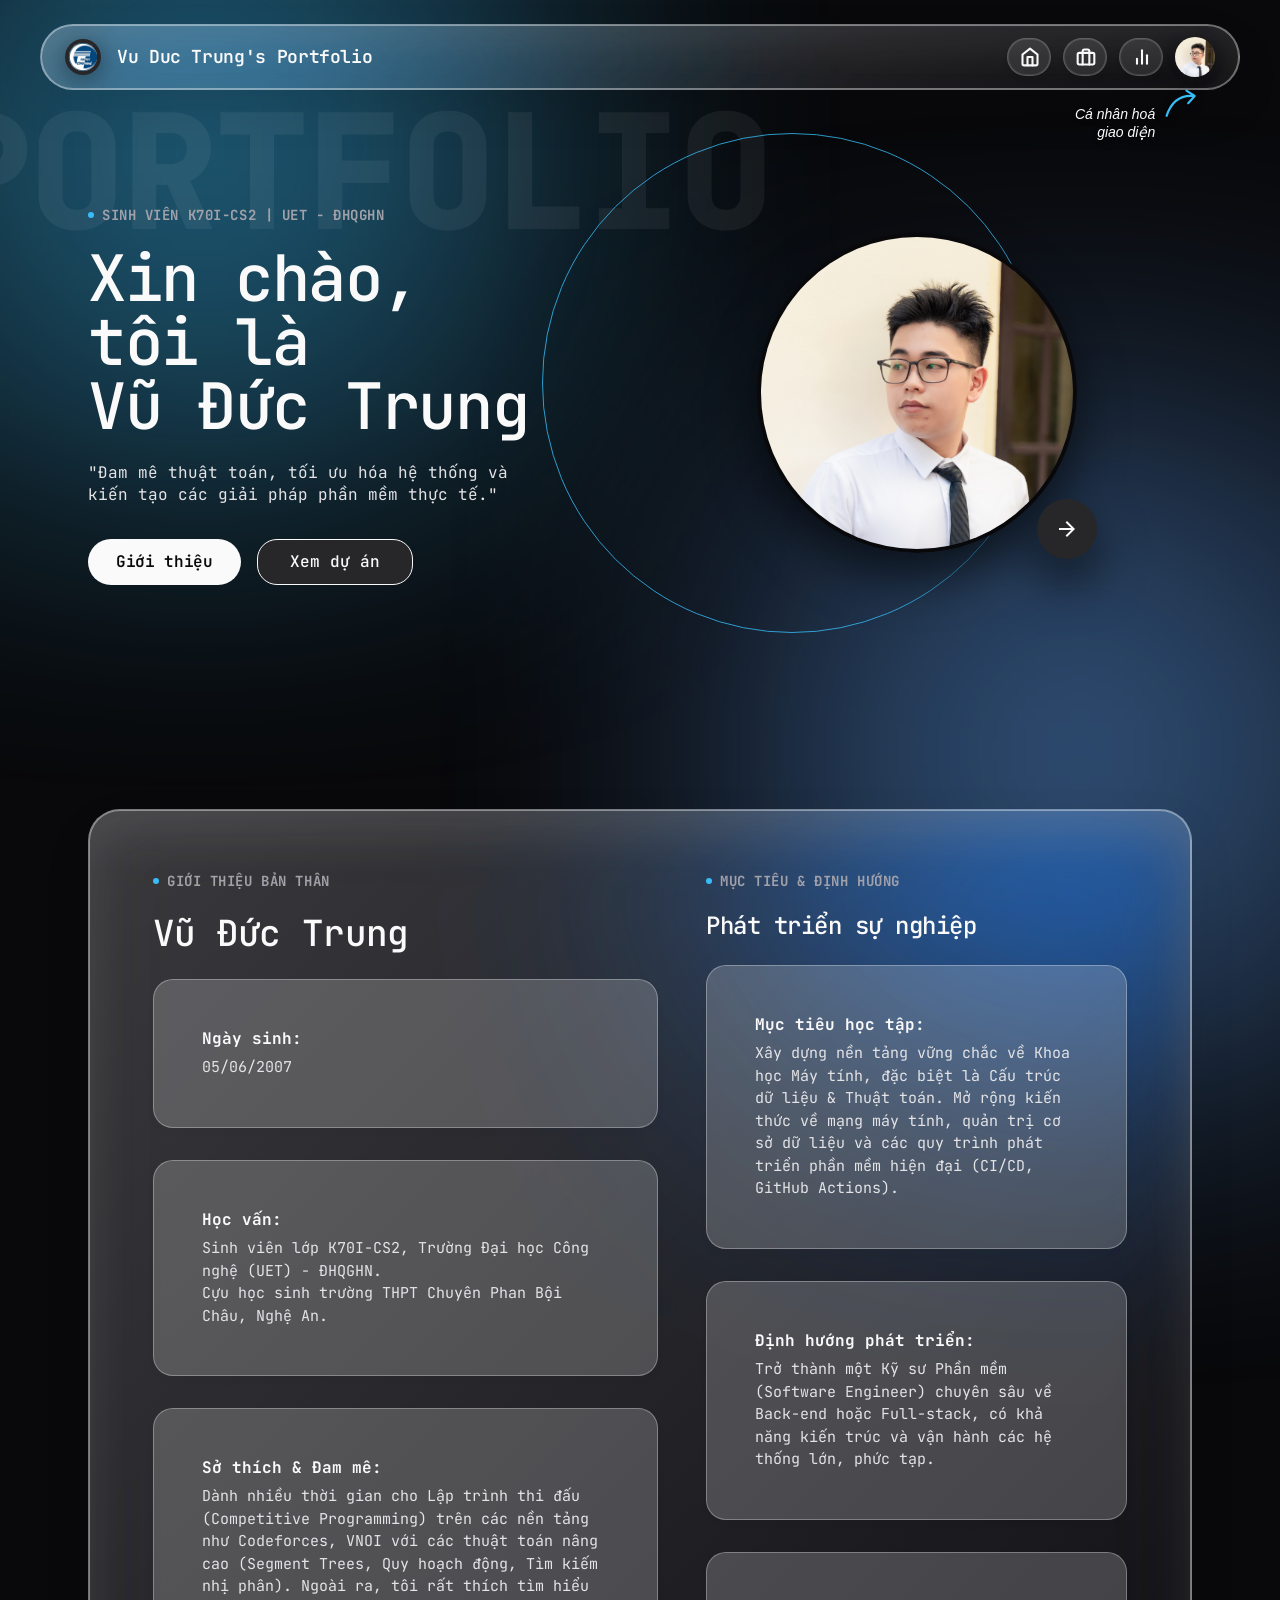
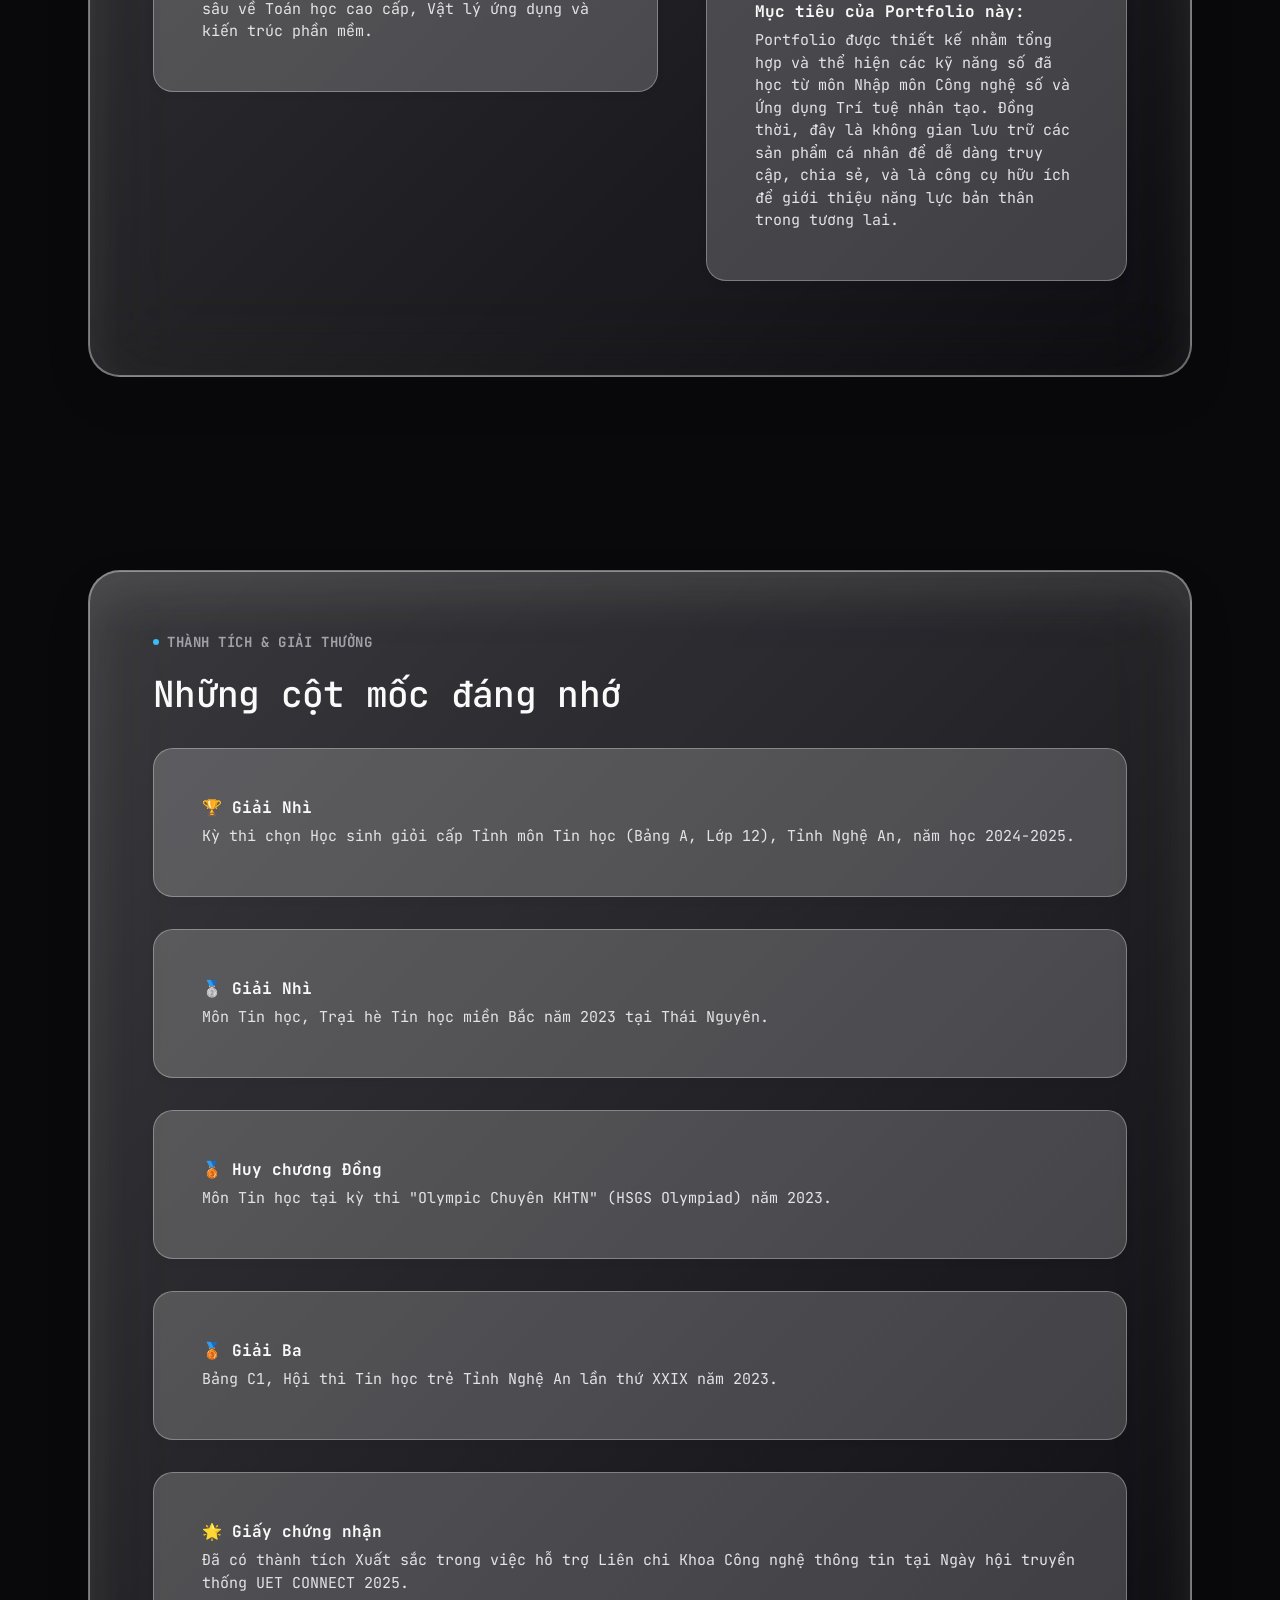
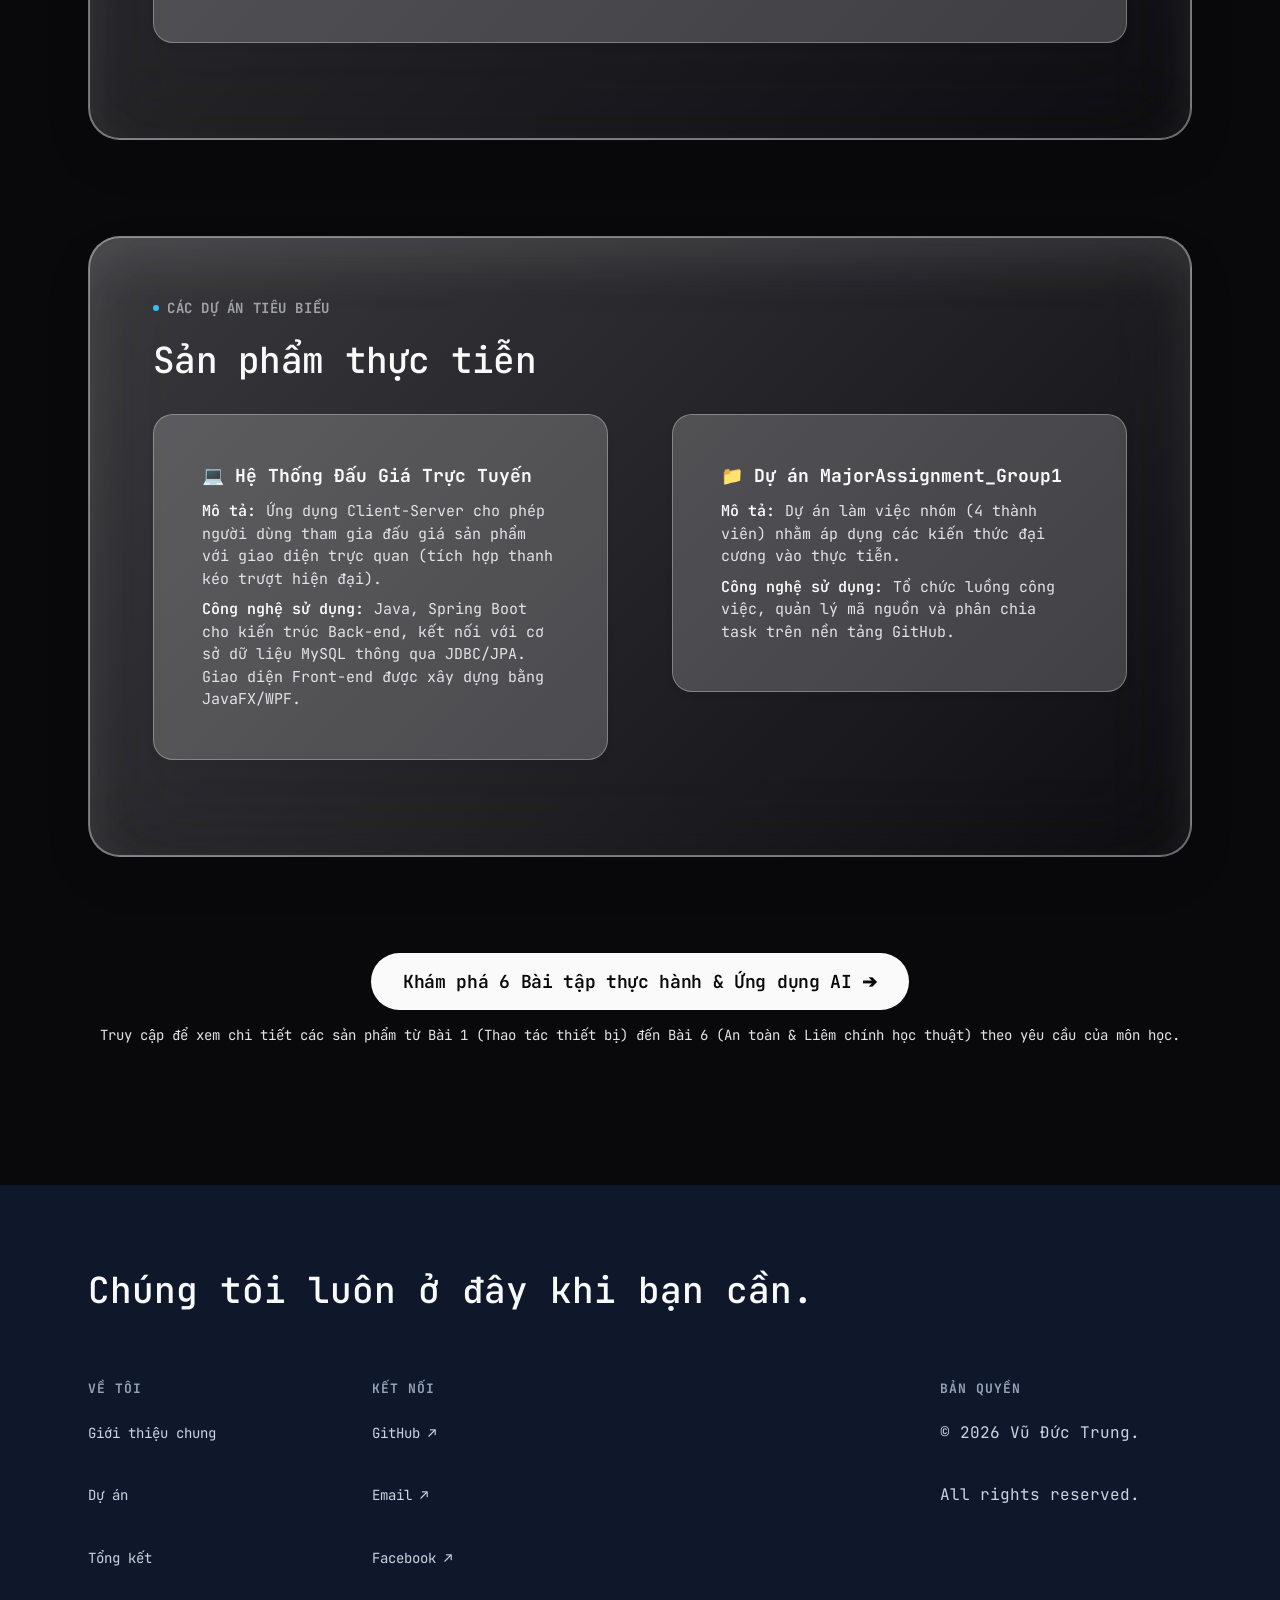
==== commit 9b69e0c3: "Update web v3" ====
--- a/index.html
+++ b/index.html
@@ -43,7 +43,7 @@
         <div class="container">
             <div class="grid-2-asym-rev">
                 <div>
-                    <div class="eyebrow">• SINH VIÊN K70I-CS2 | UET - ĐHQGHN</div>
+                    <div class="eyebrow">SINH VIÊN K70I-CS2 | UET - ĐHQGHN</div>
                     <h1 class="h1-hero" style="margin-bottom: 24px;">Xin chào, tôi là<br>Vũ Đức Trung</h1>
                     <p style="font-size: 16px; margin-bottom: 32px; color: var(--color-charcoal); max-width: 450px;">
                         "Đam mê thuật toán, tối ưu hóa hệ thống và kiến tạo các giải pháp phần mềm thực tế."
@@ -74,7 +74,7 @@
                 <div class="grid-2-asym" style="align-items: start; gap: 48px;">
                     <!-- Khu vực 1: Giới thiệu bản thân -->
                     <div>
-                        <div class="eyebrow">• GIỚI THIỆU BẢN THÂN</div>
+                        <div class="eyebrow">GIỚI THIỆU BẢN THÂN</div>
                         <h2 class="h2-section" style="margin-bottom: 24px;">Vũ Đức Trung</h2>
                         
                         <div class="mc-hover-block">
@@ -93,7 +93,7 @@
 
                     <!-- Khu vực 2: Mục tiêu & Định hướng -->
                     <div>
-                        <div class="eyebrow">• MỤC TIÊU & ĐỊNH HƯỚNG</div>
+                        <div class="eyebrow">MỤC TIÊU & ĐỊNH HƯỚNG</div>
                         <h3 class="h3-card" style="margin-bottom: 24px;">Phát triển sự nghiệp</h3>
                         
                         <div class="mc-hover-block">
@@ -118,7 +118,7 @@
     <section class="section">
         <div class="container">
             <div class="mc-card">
-                <div class="eyebrow">• THÀNH TÍCH & GIẢI THƯỞNG</div>
+                <div class="eyebrow">THÀNH TÍCH & GIẢI THƯỞNG</div>
                 <h2 class="h2-section" style="margin-bottom: 32px;">Những cột mốc đáng nhớ</h2>
                 
                 <div class="mc-hover-block">
@@ -149,7 +149,7 @@
     <section class="section" style="padding-top: 0;">
         <div class="container">
             <div class="mc-card">
-                <div class="eyebrow">• CÁC DỰ ÁN TIÊU BIỂU</div>
+                <div class="eyebrow">CÁC DỰ ÁN TIÊU BIỂU</div>
                 <h2 class="h2-section" style="margin-bottom: 32px;">Sản phẩm thực tiễn</h2>
                 <div class="grid-2">
                     <div class="mc-hover-block">
@@ -185,7 +185,7 @@
             <h2 style="color: #f8fafc; margin-bottom: 64px;">Chúng tôi luôn ở đây khi bạn cần.</h2>
             <div class="mc-footer-grid" style="display: grid; grid-template-columns: repeat(auto-fit, minmax(200px, 1fr)); gap: 32px;">
                 <div class="footer-col">
-                    <div class="footer-col-header" style="color: #94a3b8; font-size: 13px; font-weight: 700; letter-spacing: 1px; margin-bottom: 24px;">• VỀ TÔI</div>
+                    <div class="footer-col-header" style="color: #94a3b8; font-size: 13px; font-weight: 700; letter-spacing: 1px; margin-bottom: 24px;">VỀ TÔI</div>
                     <ul style="list-style: none; padding: 0;">
                         <li style="margin-bottom: 16px;"><a href="index.html" style="color: #cbd5e1; text-decoration: none; transition: color 0.2s;" onmouseover="this.style.color='#fff'" onmouseout="this.style.color='#cbd5e1'">Giới thiệu chung</a></li>
                         <li style="margin-bottom: 16px;"><a href="projects.html" style="color: #cbd5e1; text-decoration: none; transition: color 0.2s;" onmouseover="this.style.color='#fff'" onmouseout="this.style.color='#cbd5e1'">Dự án</a></li>
@@ -193,7 +193,7 @@
                     </ul>
                 </div>
                 <div class="footer-col">
-                    <div class="footer-col-header" style="color: #94a3b8; font-size: 13px; font-weight: 700; letter-spacing: 1px; margin-bottom: 24px;">• KẾT NỐI</div>
+                    <div class="footer-col-header" style="color: #94a3b8; font-size: 13px; font-weight: 700; letter-spacing: 1px; margin-bottom: 24px;">KẾT NỐI</div>
                     <ul style="list-style: none; padding: 0;">
                         <li style="margin-bottom: 16px;"><a href="https://github.com/LaziChicken7" target="_blank" style="color: #cbd5e1; text-decoration: none; transition: color 0.2s;" onmouseover="this.style.color='#fff'" onmouseout="this.style.color='#cbd5e1'">GitHub ↗</a></li>
                         <li style="margin-bottom: 16px;"><a href="mailto:25022036@vnu.edu.vn" style="color: #cbd5e1; text-decoration: none; transition: color 0.2s;" onmouseover="this.style.color='#fff'" onmouseout="this.style.color='#cbd5e1'">Email ↗</a></li>
@@ -204,7 +204,7 @@
                     <!-- Empty col for spacing -->
                 </div>
                 <div class="footer-col">
-                    <div class="footer-col-header" style="color: #94a3b8; font-size: 13px; font-weight: 700; letter-spacing: 1px; margin-bottom: 24px;">• BẢN QUYỀN</div>
+                    <div class="footer-col-header" style="color: #94a3b8; font-size: 13px; font-weight: 700; letter-spacing: 1px; margin-bottom: 24px;">BẢN QUYỀN</div>
                     <ul style="list-style: none; padding: 0;">
                         <li style="margin-bottom: 16px;"><span style="color: #cbd5e1;">© 2026 Vũ Đức Trung.</span></li>
                         <li style="margin-bottom: 16px;"><span style="color: #cbd5e1;">All rights reserved.</span></li>
--- a/css/design-system.css
+++ b/css/design-system.css
@@ -13,6 +13,7 @@
   --color-dust-taupe: #3f3f46;
 
   --color-signal-blue: #38bdf8; /* Sky blue 400 */
+  --color-signal-blue-rgb: 56, 189, 248;
   --color-light-blue: #7dd3fc;  /* Sky blue 300 */
   --color-dark-blue: #0284c7;   /* Sky blue 600 */
 
@@ -44,3 +45,21 @@
   --space-12: 96px;
   --space-16: 128px;
 }
+
+[data-theme="light"] {
+  /* Light Mode Palette */
+  --color-canvas: #f8fafc;
+  --color-surface-lifted: #ffffff;
+  --color-surface-white: #ffffff;
+  --color-surface-bone: #f1f5f9;
+
+  --color-ink-black: #0f172a;
+  --color-charcoal: #334155;
+  --color-slate-gray: #64748b;
+  --color-granite: #94a3b8;
+  --color-graphite: #475569;
+  --color-dust-taupe: #cbd5e1;
+
+  --shadow-level-1: rgba(0, 0, 0, 0.05) 0px 4px 12px 0px;
+  --shadow-level-2: rgba(0, 0, 0, 0.1) 0px 12px 32px 0px;
+}
--- a/css/style.css
+++ b/css/style.css
@@ -11,6 +11,7 @@
     -webkit-font-smoothing: antialiased;
     line-height: 1.4;
     overflow-x: hidden;
+    transition: background-color 0.4s ease, color 0.4s ease;
 }
 
 /* Base Typography */
@@ -118,7 +119,7 @@
 }
 .nav-brand span { font-weight: 600; font-size: 18px; color: var(--color-ink-black); letter-spacing: -0.36px; }
 
-.nav-links { display: flex; gap: 12px; align-items: center; }
+.nav-links { display: flex; gap: 12px; align-items: center; position: relative; }
 .glass-nav-item {
     display: inline-flex;
     align-items: center;
@@ -138,9 +139,9 @@
     max-width: 44px; /* Icon width + padding */
 }
 .glass-nav-item:hover {
-    background: rgba(56, 189, 248, 0.15);
+    background: rgba(var(--color-signal-blue-rgb), 0.15);
     border: 1px solid var(--color-signal-blue);
-    box-shadow: inset 0 0 0 1px rgba(56, 189, 248, 0.3), 0 8px 24px rgba(56, 189, 248, 0.15);
+    box-shadow: inset 0 0 0 1px rgba(var(--color-signal-blue-rgb), 0.3), 0 8px 24px rgba(var(--color-signal-blue-rgb), 0.15);
     max-width: 200px;
     padding: 8px 20px;
     color: var(--color-signal-blue);
@@ -166,6 +167,145 @@
 .nav-profile-icon { 
     width: 40px; height: 40px; border-radius: 50%; 
     object-fit: cover; box-shadow: var(--shadow-level-1); 
+    cursor: pointer;
+}
+
+/* Settings Dropdown */
+.settings-dropdown {
+    position: fixed;
+    z-index: 1001;
+    background: linear-gradient(135deg, rgba(255,255,255,0.2) 0%, rgba(255,255,255,0.02) 100%);
+    backdrop-filter: blur(48px) saturate(250%);
+    -webkit-backdrop-filter: blur(48px) saturate(250%);
+    border: 1px solid rgba(255, 255, 255, 0.4);
+    box-shadow: 0 24px 48px rgba(0, 0, 0, 0.2);
+    border-radius: 20px;
+    padding: var(--space-4);
+    width: 280px;
+    opacity: 0;
+    visibility: hidden;
+    transform: translateY(-10px);
+    transition: all 0.3s cubic-bezier(0.16, 1, 0.3, 1);
+}
+
+[data-theme="light"] .settings-dropdown {
+    background: linear-gradient(135deg, rgba(255,255,255,0.8) 0%, rgba(255,255,255,0.6) 100%);
+    border: 1px solid rgba(0, 0, 0, 0.1);
+}
+
+.settings-dropdown.active {
+    opacity: 1;
+    visibility: visible;
+    transform: translateY(0);
+}
+
+.settings-header {
+    font-weight: 700;
+    font-size: 14px;
+    letter-spacing: 0.5px;
+    color: var(--color-ink-black);
+    text-transform: uppercase;
+    margin-bottom: var(--space-3);
+    border-bottom: 1px solid rgba(150, 150, 150, 0.2);
+    padding-bottom: 8px;
+}
+
+.settings-section {
+    margin-bottom: var(--space-3);
+}
+.settings-section:last-child {
+    margin-bottom: 0;
+}
+
+.settings-label {
+    font-size: 13px;
+    color: var(--color-slate-gray);
+    margin-bottom: 8px;
+    display: block;
+}
+
+.theme-toggle-btn {
+    display: flex;
+    align-items: center;
+    justify-content: space-between;
+    width: 100%;
+    padding: 10px 16px;
+    border-radius: 12px;
+    background: rgba(150, 150, 150, 0.05);
+    border: 1px solid rgba(150, 150, 150, 0.15);
+    color: var(--color-ink-black);
+    cursor: pointer;
+    font-family: var(--font-family-body);
+    font-size: 14px;
+    transition: all 0.3s ease;
+}
+.theme-toggle-btn:hover {
+    background: rgba(150, 150, 150, 0.15);
+    transform: translateY(-2px);
+    box-shadow: 0 4px 12px rgba(0,0,0,0.05);
+}
+
+.toggle-switch {
+    position: relative;
+    width: 52px;
+    height: 28px;
+    background: rgba(150, 150, 150, 0.2);
+    border-radius: 20px;
+    border: 1px solid rgba(150, 150, 150, 0.1);
+    display: flex;
+    align-items: center;
+    padding: 3px;
+    transition: background 0.3s ease, border-color 0.3s ease;
+}
+[data-theme="light"] .toggle-switch {
+    background: rgba(16, 185, 129, 0.2); /* Soft green background for active state */
+    border-color: rgba(16, 185, 129, 0.4);
+}
+
+.toggle-thumb {
+    width: 20px;
+    height: 20px;
+    background: var(--color-ink-black);
+    border-radius: 50%;
+    display: flex;
+    align-items: center;
+    justify-content: center;
+    color: var(--color-canvas);
+    transition: transform 0.5s cubic-bezier(0.34, 1.56, 0.64, 1), background 0.3s ease;
+}
+[data-theme="light"] .toggle-thumb {
+    transform: translateX(24px);
+    background: #10b981; /* Green color for light mode */
+}
+
+.icon-sun, .icon-moon {
+    position: absolute;
+    transition: opacity 0.4s ease, transform 0.5s cubic-bezier(0.34, 1.56, 0.64, 1);
+}
+.icon-moon { opacity: 1; transform: scale(1) rotate(0); }
+.icon-sun { opacity: 0; transform: scale(0.5) rotate(-90deg); }
+
+[data-theme="light"] .icon-moon { opacity: 0; transform: scale(0.5) rotate(90deg); }
+[data-theme="light"] .icon-sun { opacity: 1; transform: scale(1) rotate(0); color: #fff; }
+
+.color-options {
+    display: flex;
+    gap: 12px;
+}
+.color-swatch {
+    width: 32px;
+    height: 32px;
+    border-radius: 50%;
+    border: 2px solid transparent;
+    cursor: pointer;
+    transition: transform 0.2s;
+}
+.color-swatch:hover {
+    transform: scale(1.1);
+}
+.color-swatch.active {
+    border-color: var(--color-ink-black);
+    transform: scale(1.1);
 }
 
 /* Components */
@@ -204,8 +344,8 @@
     box-shadow: 
         0 32px 70px rgba(0, 0, 0, 0.3), 
         inset 0 0 0 1.5px var(--color-signal-blue),
-        0 0 40px rgba(56, 189, 248, 0.25);
-    border-color: rgba(56, 189, 248, 0.4);
+        0 0 40px rgba(var(--color-signal-blue-rgb), 0.25);
+    border-color: rgba(var(--color-signal-blue-rgb), 0.4);
 }
 
 .mc-card {
@@ -219,8 +359,8 @@
     box-shadow: 
         0 32px 70px rgba(0, 0, 0, 0.3), 
         inset 0 0 0 1.5px var(--color-signal-blue),
-        0 0 40px rgba(56, 189, 248, 0.25);
-    border-color: rgba(56, 189, 248, 0.4);
+        0 0 40px rgba(var(--color-signal-blue-rgb), 0.25);
+    border-color: rgba(var(--color-signal-blue-rgb), 0.4);
 }
 
 /* Rule Cards */
@@ -232,10 +372,10 @@
     transition: all 0.3s ease;
 }
 .rule-card:hover {
-    background: rgba(56, 189, 248, 0.05);
+    background: rgba(var(--color-signal-blue-rgb), 0.05);
     border-color: var(--color-signal-blue);
     transform: translateY(-4px);
-    box-shadow: 0 8px 24px rgba(56, 189, 248, 0.15);
+    box-shadow: 0 8px 24px rgba(var(--color-signal-blue-rgb), 0.15);
 }
 .rule-icon {
     font-size: 24px;
@@ -254,11 +394,20 @@
     background: rgba(0, 0, 0, 0.2);
 }
 
+[data-theme="light"] .comparison-table {
+    border-color: rgba(0, 0, 0, 0.1);
+    background: rgba(255, 255, 255, 0.5);
+}
+
 .comparison-table th, .comparison-table td {
     padding: 16px 20px;
     text-align: left;
     border-bottom: 1px solid rgba(255, 255, 255, 0.05);
     border-right: 1px solid rgba(255, 255, 255, 0.05);
+}
+
+[data-theme="light"] .comparison-table th, [data-theme="light"] .comparison-table td {
+    border-color: rgba(0, 0, 0, 0.05);
 }
 
 .comparison-table th:last-child, .comparison-table td:last-child {
@@ -278,12 +427,20 @@
     text-transform: uppercase;
 }
 
+[data-theme="light"] .comparison-table th {
+    background: rgba(0, 0, 0, 0.03);
+}
+
 .comparison-table tbody tr {
     transition: background 0.3s ease;
 }
 
 .comparison-table tbody tr:hover {
     background: rgba(255, 255, 255, 0.05);
+}
+
+[data-theme="light"] .comparison-table tbody tr:hover {
+    background: rgba(255, 255, 255, 0.8);
 }
 
 .table-responsive {
@@ -310,7 +467,7 @@
 
 .mc-pill-ink:hover {
     transform: translateY(-2px);
-    box-shadow: 0 4px 16px rgba(56, 189, 248, 0.4);
+    box-shadow: 0 4px 16px rgba(var(--color-signal-blue-rgb), 0.4);
     background: var(--color-signal-blue);
     border-color: var(--color-signal-blue);
     color: #fff !important;
@@ -344,8 +501,8 @@
 }
 .prompt-box:hover, .output-box:hover {
     transform: translateY(-4px);
-    box-shadow: 0 8px 24px rgba(56, 189, 248, 0.15);
-    background: rgba(56, 189, 248, 0.05);
+    box-shadow: 0 8px 24px rgba(var(--color-signal-blue-rgb), 0.15);
+    background: rgba(var(--color-signal-blue-rgb), 0.05);
     border-color: var(--color-signal-blue);
 }
 .badge-med {
@@ -364,6 +521,10 @@
     background-color: rgba(34, 197, 94, 0.15);
     color: #4ade80;
     border: 1px solid rgba(34, 197, 94, 0.3);
+}
+[data-theme="light"] .badge-success {
+    color: #166534;
+    border-color: rgba(34, 197, 94, 0.4);
 }
 
 .mc-card .mc-hover-block {
@@ -396,7 +557,7 @@
 }
 .mc-hover-block:hover {
     transform: translateY(-4px) scale(1.02);
-    box-shadow: 0 12px 32px rgba(56, 189, 248, 0.15);
+    box-shadow: 0 12px 32px rgba(var(--color-signal-blue-rgb), 0.15);
     border-color: var(--color-signal-blue);
     z-index: 10;
 }
@@ -420,7 +581,7 @@
 .grid-2-asym { display: grid; grid-template-columns: 1.2fr 1fr; gap: var(--space-12); align-items: center; }
 
 .orbital-line {
-    position: absolute; border: 1.5px solid var(--color-light-blue);
+    position: absolute; border: 1.5px solid var(--color-signal-blue);
     border-radius: 50%; z-index: 1; pointer-events: none; opacity: 0.8;
 }
 .orbit-1 { width: 500px; height: 500px; top: -100px; left: -100px; }
@@ -464,8 +625,12 @@
 }
 
 /* Spotlight Hover Effect */
-.mc-card, .rule-card, .mc-hover-block, .prompt-box, .output-box, .floating-nav {
+.mc-card, .rule-card, .mc-hover-block, .prompt-box, .output-box {
     position: relative;
+    overflow: hidden;
+}
+
+.floating-nav {
     overflow: hidden;
 }
 
@@ -475,7 +640,7 @@
     top: 0; left: 0; width: 100%; height: 100%;
     background: radial-gradient(
         800px circle at var(--mouse-x, 50%) var(--mouse-y, 50%), 
-        rgba(56, 189, 248, 0.25), 
+        rgba(var(--color-signal-blue-rgb), 0.25), 
         transparent 60%
     );
     opacity: 0;
@@ -513,6 +678,107 @@
     .mc-footer-grid { grid-template-columns: 1fr; }
     .section { padding: var(--space-8) 0; }
 }
-- 
- +
+/* Scroll Reveal Animations */
+.reveal-fade-up { opacity: 0; transform: translateY(60px); }
+.reveal-fade-up.is-revealed { opacity: 1; transform: translateY(0); }
+
+.reveal-fade-left { opacity: 0; transform: translateX(60px); }
+.reveal-fade-left.is-revealed { opacity: 1; transform: translateX(0); }
+
+.reveal-fade-right { opacity: 0; transform: translateX(-60px); }
+.reveal-fade-right.is-revealed { opacity: 1; transform: translateX(0); }
+
+.reveal-zoom-in { opacity: 0; transform: scale(0.9); }
+.reveal-zoom-in.is-revealed { opacity: 1; transform: scale(1); }
+
+.reveal-fade-up, .reveal-fade-left, .reveal-fade-right, .reveal-zoom-in {
+    transition: opacity 1s cubic-bezier(0.16, 1, 0.3, 1), transform 1s cubic-bezier(0.16, 1, 0.3, 1);
+    will-change: opacity, transform;
+}
+
+/* Profile Icon Hover & Tooltip */
+.nav-profile-icon {
+    transition: transform 0.3s cubic-bezier(0.16, 1, 0.3, 1), box-shadow 0.3s ease, border-color 0.3s ease;
+}
+.nav-profile-icon:hover {
+    transform: scale(1.15);
+    box-shadow: 0 0 16px rgba(var(--color-signal-blue-rgb), 0.5);
+    border-color: var(--color-signal-blue);
+}
+
+.settings-hint-vector {
+    position: fixed;
+    display: flex;
+    align-items: flex-start;
+    gap: 8px;
+    color: var(--color-slate-gray);
+    opacity: 0;
+    pointer-events: none;
+    transform: translateY(-10px);
+    transition: opacity 0.8s ease, transform 0.8s ease;
+    z-index: 1000;
+}
+.settings-hint-vector.show {
+    opacity: 1;
+    transform: translateY(0);
+}
+.settings-hint-vector .hint-text {
+    font-size: 14px;
+    font-style: italic;
+    line-height: 1.3;
+    margin-top: 18px;
+    text-align: right;
+    font-family: cursive, sans-serif;
+    color: var(--color-ink-black);
+    text-shadow: 0 2px 4px rgba(0,0,0,0.5);
+    transition: all 0.3s ease;
+    transform-origin: right center;
+}
+
+.settings-hint-vector.glow-active .hint-text {
+    animation: textPulseGlow 1.5s infinite ease-in-out;
+}
+
+@keyframes textPulseGlow {
+    0%, 100% {
+        transform: scale(1);
+        color: var(--color-ink-black);
+        text-shadow: 0 2px 4px rgba(0,0,0,0.5);
+    }
+    50% {
+        transform: scale(1.1);
+        color: var(--color-signal-blue);
+        text-shadow: 0 0 12px rgba(var(--color-signal-blue-rgb), 0.8), 0 2px 4px rgba(0,0,0,0.5);
+    }
+}
+
+.settings-hint-vector .hint-arrow {
+    width: 36px;
+    height: 36px;
+    opacity: 0;
+    color: var(--color-signal-blue);
+    filter: drop-shadow(0 2px 4px rgba(0,0,0,0.5));
+}
+.settings-hint-vector.show .hint-arrow {
+    animation: drawVectorArrow 1.5s ease-out forwards;
+    animation-delay: 0.3s;
+}
+@keyframes drawVectorArrow {
+    0% { stroke-dasharray: 100; stroke-dashoffset: 100; opacity: 1; }
+    100% { stroke-dasharray: 100; stroke-dashoffset: 0; opacity: 1; }
+}
+
+/* Footer Region (bai1-6) */
+.footer-region {
+    border-top: 1px solid rgba(150, 150, 150, 0.2);
+    padding-top: 32px;
+    padding-bottom: 32px;
+    background: rgba(150, 150, 150, 0.05);
+}
+.footer-region .eyebrow {
+    color: var(--color-ink-black) !important;
+}
+.footer-region .caption {
+    color: var(--color-slate-gray) !important;
+}
